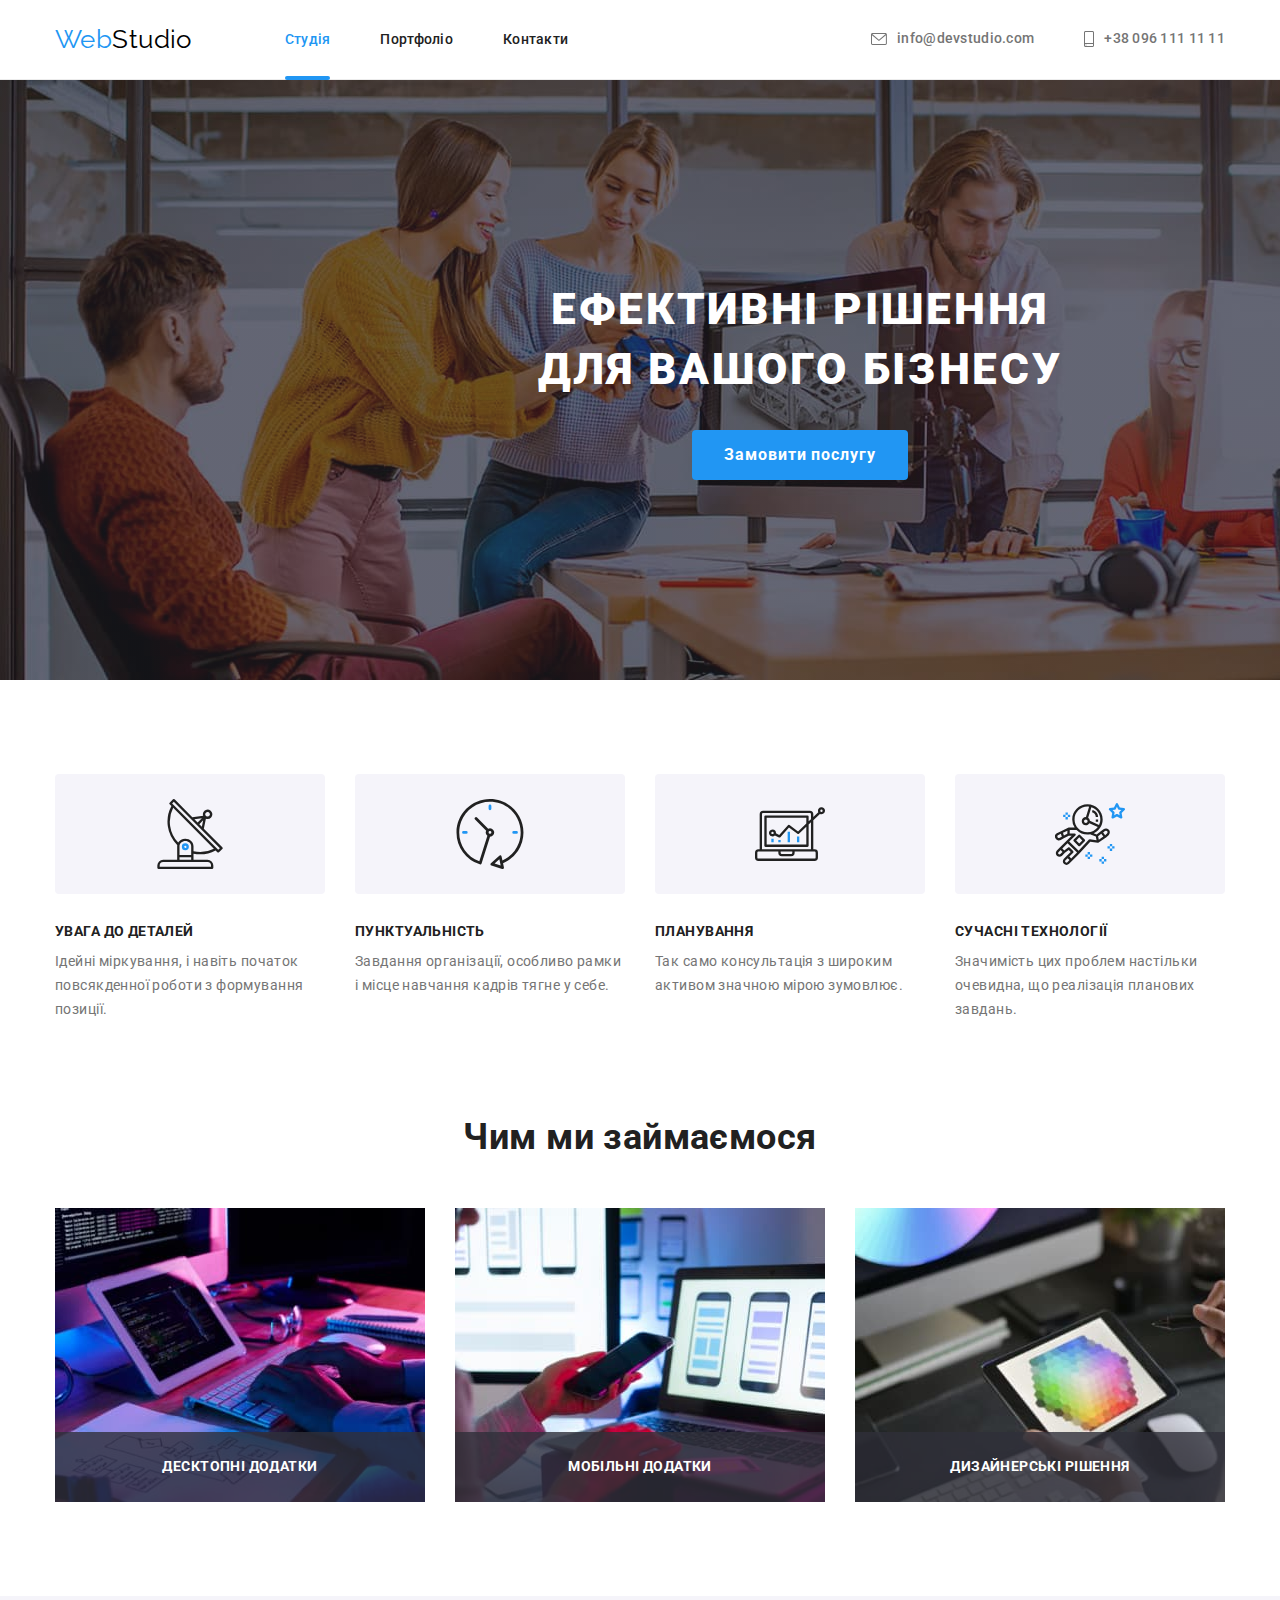
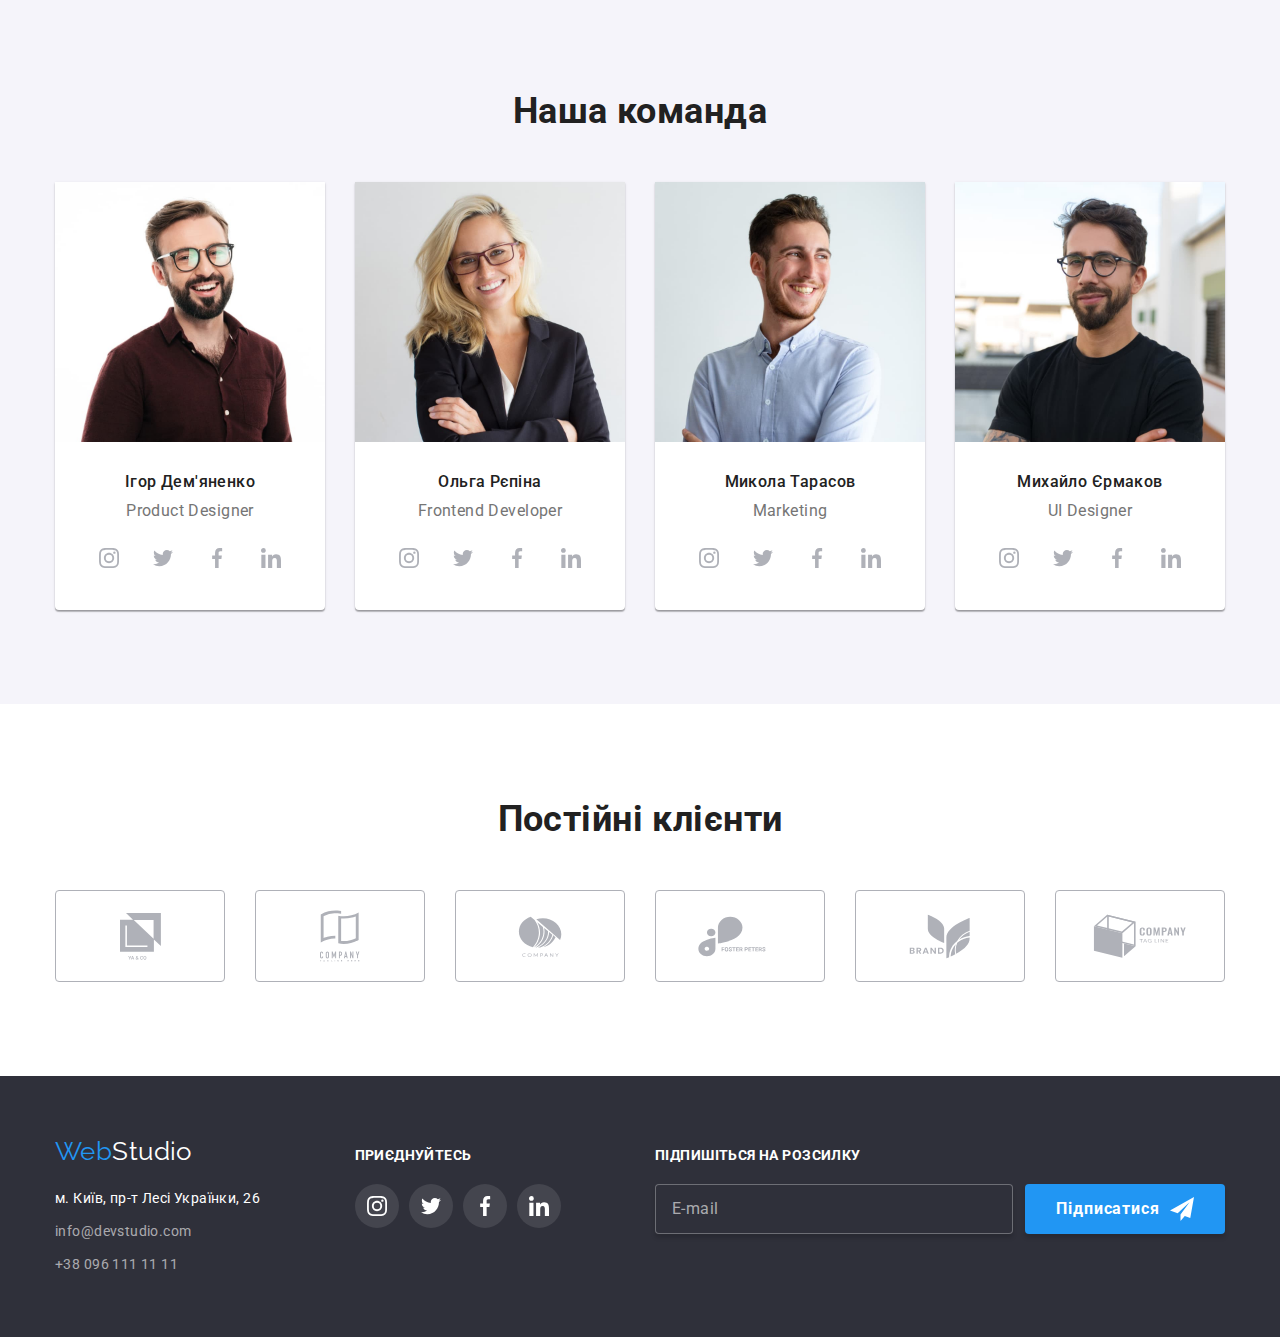
==== index.html @ 4a0ac1c3 "copy files" ====
<!DOCTYPE html>

<html lang="uk">
  <head>
    <meta charset="UTF-8" />
    <meta http-equiv="X-UA-Compatible" content="IE=edge" />
    <meta name="viewport" content="width=device-width, initial-scale=1.0" />
    <title>WebStudio</title>
    <link rel="preconnect" href="https://fonts.googleapis.com" />
    <link rel="preconnect" href="https://fonts.gstatic.com" crossorigin />
    <link
      href="https://fonts.googleapis.com/css2?family=Raleway:wght@700&family=Roboto:wght@400;500;700;900&display=swap"
      rel="stylesheet"
    />
    <link
      rel="stylesheet"
      href="https://cdnjs.cloudflare.com/ajax/libs/modern-normalize/1.1.0/modern-normalize.min.css"
    />
    <link rel="stylesheet" href="./css/styles.css" />
  </head>
  <body>
    <!-- header -->
    <header class="page-header">
      <div class="container page-header-flex">
        <nav class="menu-nav list">
          <a class="logo link" href="./index.html" lang="en"
            >Web<span class="logo-header">Studio</span>
          </a>
          <ul class="site-nav list">
            <li class="menu-item">
              <a class="menu-link link current" href="">Студія</a>
            </li>
            <li class="menu-item">
              <a class="menu-link link" href="./portfolio.html">Портфоліо</a>
            </li>
            <li class="menu-item">
              <a class="menu-link link" href="#contacts">Контакти</a>
            </li>
          </ul>
        </nav>
        <ul class="contacts-link list">
          <li class="contact-item">
            <a class="link" href="mailto:info@devstudio.com">
              <svg class="icon-contact-item" width="16" height="12">
                <use href="./images/icons.svg#envelope"></use>
              </svg>
              info@devstudio.com
            </a>
          </li>
          <li class="contact-item">
            <a class="link" href="tel:+380961111111">
              <svg class="icon-contact-item" width="10" height="16">
                <use href="./images/icons.svg#smartphone"></use>
              </svg>
              +38 096 111 11 11
            </a>
          </li>
        </ul>
      </div>
    </header>

    <!-- Main Content -->
    <main>
      <!-- Hero -->
      <section class="section hero">
        <div class="container">
          <h1 class="hero-title">Ефективні рішення для вашого бізнесу</h1>
          <button class="hero-button" type="button" data-modal-open>Замовити послугу</button>
        </div>
      </section>
      <!-- Our advantages -->
      <section class="section">
        <h2 class="visually-hidden">Наши преимущества</h2>
        <div class="container">
          <ul class="advantage-lists list">
            <li class="advantage-list icon-anten">
              <div class="icons-advantage">
                <svg width="70" height="70">
                  <use href="./images/icons.svg#antenna"></use>
                </svg>
              </div>
              <h3 class="advantage-titel">УВАГА ДО ДЕТАЛЕЙ</h3>
              <p class="advantage-text">
                Ідейні міркування, і навіть початок повсякденної роботи з формування позиції.
              </p>
            </li>
            <li class="advantage-list">
              <div class="icons-advantage">
                <svg width="70" height="70">
                  <use href="./images/icons.svg#clock"></use>
                </svg>
              </div>
              <h3 class="advantage-titel">ПУНКТУАЛЬНІСТЬ</h3>
              <p class="advantage-text">
                Завдання організації, особливо рамки і місце навчання кадрів тягне у себе.
              </p>
            </li>
            <li class="advantage-list">
              <div class="icons-advantage">
                <svg width="70" height="70">
                  <use href="./images/icons.svg#diagram"></use>
                </svg>
              </div>
              <h3 class="advantage-titel">ПЛАНУВАННЯ</h3>
              <p class="advantage-text">
                Так само консультація з широким активом значною мірою зумовлює.
              </p>
            </li>
            <li class="advantage-list">
              <div class="icons-advantage">
                <svg width="70" height="70">
                  <use href="./images/icons.svg#astronaut"></use>
                </svg>
              </div>
              <h3 class="advantage-titel">СУЧАСНІ ТЕХНОЛОГІЇ</h3>
              <p class="advantage-text">
                Значимість цих проблем настільки очевидна, що реалізація планових завдань.
              </p>
            </li>
          </ul>
        </div>
      </section>
      <!-- What are we doing -->
      <section class="section doing">
        <div class="container">
          <h2 class="section-title">Чим ми займаємося</h2>
          <ul class="doing-lists list">
            <li class="doing-list">
              <img
                src="./images/what_do_we_do/site_for_pc.jpg"
                alt="Створюємо веб сайти"
                width="370"
                height="294"
              />
              <p class="doing-list-overlay">Десктопні додатки</p>
            </li>
            <li class="doing-list">
              <img
                src="./images/what_do_we_do/mobile_app.jpg"
                alt="Створюємо додатки для смартфонів"
                width="370"
                height="294"
              />
              <p class="doing-list-overlay">Мобільні додатки</p>
            </li>
            <li class="doing-list">
              <img
                src="./images/what_do_we_do/tablet_app.jpg"
                alt="Створюємо додатки для планшетів"
                width="370"
                height="294"
              />
              <p class="doing-list-overlay">Дизайнерські рішення</p>
            </li>
          </ul>
        </div>
      </section>
      <!-- Our Team -->
      <section class="section team">
        <div class="container">
          <h2 class="section-title">Наша команда</h2>
          <ul class="team-lists list">
            <li class="team-list">
              <img
                src="./images/our_team/igor_dem.jpg"
                alt="фото Игоря Демьяненко"
                width="270"
                height="260"
              />
              <div class="team-list-card">
                <h3 class="team-list-titel">Ігор Дем'яненко</h3>
                <p class="team-text" lang="en">Product Designer</p>
                <ul class="social-list list">
                  <li class="social-list-item">
                    <a href="" class="social-list-link">
                      <svg class="social-list-icon" width="20" height="20">
                        <use href="./images/icons.svg#instagram"></use>
                      </svg>
                    </a>
                  </li>
                  <li class="social-list-item">
                    <a href="" class="social-list-link">
                      <svg class="social-list-icon" width="20" height="20">
                        <use href="./images/icons.svg#twitter"></use>
                      </svg>
                    </a>
                  </li>
                  <li class="social-list-item">
                    <a href="" class="social-list-link">
                      <svg class="social-list-icon" width="20" height="20">
                        <use href="./images/icons.svg#facebook"></use>
                      </svg>
                    </a>
                  </li>
                  <li class="social-list-item">
                    <a href="" class="social-list-link">
                      <svg class="social-list-icon" width="20" height="20">
                        <use href="./images/icons.svg#linkedin"></use>
                      </svg>
                    </a>
                  </li>
                </ul>
              </div>
            </li>
            <li class="team-list">
              <img
                src="./images/our_team/olga_rep.jpg"
                alt="фото Ольги Репиной"
                width="270"
                height="260"
              />
              <div class="team-list-card">
                <h3 class="team-list-titel">Ольга Рєпіна</h3>
                <p class="team-text" lang="en">Frontend Developer</p>
                <ul class="social-list list">
                  <li class="social-list-item">
                    <a href="" class="social-list-link">
                      <svg class="social-list-icon" width="20" height="20">
                        <use href="./images/icons.svg#instagram"></use>
                      </svg>
                    </a>
                  </li>
                  <li class="social-list-item">
                    <a href="" class="social-list-link">
                      <svg class="social-list-icon" width="20" height="20">
                        <use href="./images/icons.svg#twitter"></use>
                      </svg>
                    </a>
                  </li>
                  <li class="social-list-item">
                    <a href="" class="social-list-link">
                      <svg class="social-list-icon" width="20" height="20">
                        <use href="./images/icons.svg#facebook"></use>
                      </svg>
                    </a>
                  </li>
                  <li class="social-list-item">
                    <a href="" class="social-list-link">
                      <svg class="social-list-icon" width="20" height="20">
                        <use href="./images/icons.svg#linkedin"></use>
                      </svg>
                    </a>
                  </li>
                </ul>
              </div>
            </li>
            <li class="team-list">
              <img
                src="./images/our_team/nikolay_tar.jpg"
                alt="фото Николая Тарасова"
                width="270"
                height="260"
              />
              <div class="team-list-card">
                <h3 class="team-list-titel">Микола Тарасов</h3>
                <p class="team-text" lang="en">Marketing</p>
                <ul class="social-list list">
                  <li class="social-list-item">
                    <a href="" class="social-list-link">
                      <svg class="social-list-icon" width="20" height="20">
                        <use href="./images/icons.svg#instagram"></use>
                      </svg>
                    </a>
                  </li>
                  <li class="social-list-item">
                    <a href="" class="social-list-link">
                      <svg class="social-list-icon" width="20" height="20">
                        <use href="./images/icons.svg#twitter"></use>
                      </svg>
                    </a>
                  </li>
                  <li class="social-list-item">
                    <a href="" class="social-list-link">
                      <svg class="social-list-icon" width="20" height="20">
                        <use href="./images/icons.svg#facebook"></use>
                      </svg>
                    </a>
                  </li>
                  <li class="social-list-item">
                    <a href="" class="social-list-link">
                      <svg class="social-list-icon" width="20" height="20">
                        <use href="./images/icons.svg#linkedin"></use>
                      </svg>
                    </a>
                  </li>
                </ul>
              </div>
            </li>
            <li class="team-list">
              <img
                src="./images/our_team/michail_erm.jpg"
                alt="фото Михаила Ермакова"
                width="270"
                height="260"
              />
              <div class="team-list-card">
                <h3 class="team-list-titel">Михайло Єрмаков</h3>
                <p class="team-text" lang="en">UI Designer</p>
                <ul class="social-list list">
                  <li class="social-list-item">
                    <a href="" class="social-list-link">
                      <svg class="social-list-icon" width="20" height="20">
                        <use href="./images/icons.svg#instagram"></use>
                      </svg>
                    </a>
                  </li>
                  <li class="social-list-item">
                    <a href="" class="social-list-link">
                      <svg class="social-list-icon" width="20" height="20">
                        <use href="./images/icons.svg#twitter"></use>
                      </svg>
                    </a>
                  </li>
                  <li class="social-list-item">
                    <a href="" class="social-list-link">
                      <svg class="social-list-icon" width="20" height="20">
                        <use href="./images/icons.svg#facebook"></use>
                      </svg>
                    </a>
                  </li>
                  <li class="social-list-item">
                    <a href="" class="social-list-link">
                      <svg class="social-list-icon" width="20" height="20">
                        <use href="./images/icons.svg#linkedin"></use>
                      </svg>
                    </a>
                  </li>
                </ul>
              </div>
            </li>
          </ul>
        </div>
      </section>

      <!-- Our Clients -->
      <section class="section">
        <div class="container">
          <h2 class="section-title">Постійні клієнти</h2>
          <ul class="clients-list list">
            <li class="client-list-item">
              <a href="" class="client-list-link">
                <svg class="client-list-icon" width="41" height="47">
                  <use href="./images/icons.svg#client_1"></use>
                </svg>
              </a>
            </li>
            <li class="client-list-item">
              <a href="" class="client-list-link">
                <svg class="client-list-icon" width="40" height="52">
                  <use href="./images/icons.svg#client_2"></use>
                </svg>
              </a>
            </li>
            <li class="client-list-item">
              <a href="" class="client-list-link">
                <svg class="client-list-icon" width="44" height="41">
                  <use href="./images/icons.svg#client_3"></use>
                </svg>
              </a>
            </li>
            <li class="client-list-item">
              <a href="" class="client-list-link">
                <svg class="client-list-icon" width="84" height="41">
                  <use href="./images/icons.svg#client_4"></use>
                </svg>
              </a>
            </li>
            <li class="client-list-item">
              <a href="" class="client-list-link">
                <svg class="client-list-icon" width="64" height="45">
                  <use href="./images/icons.svg#client_5"></use>
                </svg>
              </a>
            </li>
            <li class="client-list-item">
              <a href="" class="client-list-link">
                <svg class="client-list-icon" width="94" height="44">
                  <use href="./images/icons.svg#client_6"></use>
                </svg>
              </a>
            </li>
          </ul>
        </div>
      </section>
    </main>

    <!-- footer -->
    <footer class="footer">
      <div class="container footer-blocks">
        <div class="footer-contacts">
          <a class="logo link" href="./index.html" lang="en"
            >Web<span class="logo-footer">Studio</span></a
          >
          <address>
            <ul id="contacts" class="contacts-list list">
              <li class="address-item">
                <a
                  class="address-link link"
                  href="https://goo.gl/maps/MQvpT9MEyfFAHL6VA"
                  target="_blank"
                  rel="noopener nofollow noreferrer"
                  >м. Київ, пр-т Лесі Українки, 26</a
                >
              </li>
              <li class="email-item">
                <a class="email-link link" href="mailto:info@devstudio.com">info@devstudio.com</a>
              </li>
              <li class="tel-item">
                <a class="tel-link link" href="tel:+380961111111">+38 096 111 11 11</a>
              </li>
            </ul>
          </address>
        </div>
        <div class="footer-social-links">
          <h3 class="footer-social-link-titel">приєднуйтесь</h3>
          <ul class="social-list list">
            <li class="social-list-item">
              <a href="" class="social-list-link">
                <svg class="social-list-icon" width="20" height="20">
                  <use href="./images/icons.svg#instagram"></use>
                </svg>
              </a>
            </li>
            <li class="social-list-item">
              <a href="" class="social-list-link">
                <svg class="social-list-icon" width="20" height="20">
                  <use href="./images/icons.svg#twitter"></use>
                </svg>
              </a>
            </li>
            <li class="social-list-item">
              <a href="" class="social-list-link">
                <svg class="social-list-icon" width="20" height="20">
                  <use href="./images/icons.svg#facebook"></use>
                </svg>
              </a>
            </li>
            <li class="social-list-item">
              <a href="" class="social-list-link">
                <svg class="social-list-icon" width="20" height="20">
                  <use href="./images/icons.svg#linkedin"></use>
                </svg>
              </a>
            </li>
          </ul>
        </div>
        <div class="footer-form-wrapper">
          <p class="footer-form-titel">Підпишіться на розсилку</p>
          <form class="footer-form">
            <input type="email" name="user_email" class="footer-form-input" placeholder="E-mail" />
            <button type="submit" class="footer-form-submit">
              Підписатися
              <svg class="footer-form-icon" width="24" height="24">
                <use href="./images/icons.svg#icon-send"></use>
              </svg>
            </button>
          </form>
        </div>
      </div>
    </footer>

    <!-- Modal Window -->
    <div class="backdrop is-hidden" data-modal>
      <div class="modal">
        <button type="button" class="modal-close-btn" data-modal-close>
          <svg class="modal-close-btn-icon" width="18" height="18">
            <use href="./images/icons.svg#close-modal"></use>
          </svg>
        </button>
        <p class="modal-form-text">Залиште свої дані, ми вам передзвонимо</p>
        <form class="modal-form">
          <label class="modal-form-field">
            <span class="modal-form-input-desc">Ім'я</span>
            <span class="modal-form-input-wrapper">
              <input
                type="text"
                name="user_name"
                class="modal-form-input"
                required
                pattern="[a-zA-Zа-яА-А]+"
                minlength="2"
              />
              <svg class="modal-form-icon" width="18" height="18">
                <use href="./images/icons.svg#person"></use>
              </svg>
            </span>
          </label>
          <label class="modal-form-field">
            <span class="modal-form-input-desc">Телефон</span>
            <span class="modal-form-input-wrapper">
              <input
                type="tel"
                name="user_phone"
                class="modal-form-input"
                required
                pattern="[0-9]{3}-[0-9]{7}"
                title="xxx-xxxxxxx"
              />
              <svg class="modal-form-icon" width="18" height="18">
                <use href="./images/icons.svg#phone"></use>
              </svg>
            </span>
          </label>
          <label class="modal-form-field">
            <span class="modal-form-input-desc">Пошта</span>
            <span class="modal-form-input-wrapper">
              <input type="email" name="user_email" class="modal-form-input" />
              <svg class="modal-form-icon" width="18" height="18">
                <use href="./images/icons.svg#email"></use>
              </svg>
            </span>
          </label>
          <label class="modal-form-field-desc">
            <span class="modal-form-input-desc">Коментар</span>
            <textarea
              name="user_messag"
              class="modal-form-message"
              placeholder="Введіть текст"
            ></textarea>
          </label>
          <input
            id="user-policy"
            type="checkbox"
            name="user_policy"
            class="modal-form-check visually-hidden"
          />
          <label for="user-policy" class="modal-form-check-desc"
            >Погоджуюся з розсилкою та приймаю&nbsp;<a href="" class="modal-form-check-link">Умови договору</a>
          </label>
          <button type="submit" class="modal-form-submit">Відправити</button>
        </form>
      </div>
    </div>

    <script src="./js/modal.js"></script>
  </body>
</html>
---- css/styles.css ----
.list {
  padding: 0;
  margin: 0;
  list-style: none;
}

.link {
  text-decoration: none;
}

img {
  display: block;
  max-width: 100%;
  height: auto;
}

button {
  cursor: pointer;
}

p,
h1,
h2,
h3,
h4,
h5 {
  margin: 0;
}

.visually-hidden {
  position: absolute;
  width: 1px;
  height: 1px;
  margin: -1px;
  border: 0;
  padding: 0;
  white-space: nowrap;
  clip-path: inset(100%);
  clip: rect(0 0 0 0);
  overflow: hidden;
}

:root {
  --primary-text-color-them-dark: #212121;
  --primary-text-color-them-gray: #757575;
  --secondary-text-color: #ffffff;
  --accent-color: #2196f3;
  --background-color-them-white: #ffffff;
  --background-color-them-dark: #2f303a;
  --background-color-them-grey: #f5f4fa;
  --background-color-hero: #c4c4c4;
  --transition-dur-and-funk: 250ms cubic-bezier(0.4, 0, 0.2, 1);
}

body {
  font-family: 'Roboto', sans-serif;
  font-size: 14px;
  letter-spacing: 0.03em;
  color: var(--primary-text-color-them-dark);
  background-color: var(--background-color-them-white);
}

.container {
  width: 1200px;
  margin-left: auto;
  margin-right: auto;
  padding-left: 15px;
  padding-right: 15px;
  /* outline: 2px solid tomato; */
}

.section {
  padding-top: 94px;
  padding-bottom: 94px;
}

/*==================== HEADER ====================*/
.page-header-flex,
.menu-nav,
.site-nav,
.contacts-link {
  display: flex;
  align-items: center;
  justify-content: space-between;
}

.menu-item:not(:last-child) {
  margin-right: 50px;
}

.page-header {
  padding-top: 24px;
  padding-bottom: 24px;
  border-bottom: 1px solid #ececec;
}

.menu-nav .logo {
  margin-right: 93px;
}

.logo {
  display: inline-block;
  font-family: 'Raleway', sans-serif;
  font-size: 26px;
  line-height: 1.19;
  color: #2196f3;
}

.logo-header {
  color: #000000;
}

.site-nav .link {
  padding-top: 33px;
  padding-bottom: 33px;
  font-weight: 500;
  line-height: 1.14;
  letter-spacing: 0.02em;
  color: var(--primary-text-color-them-dark);

  position: relative;

  transition: color var(--transition-dur-and-funk);
}

.contacts-link .contact-item + .contact-item {
  margin-left: 50px;
}

.contacts-link .link {
  display: flex;
  align-items: center;
  font-weight: 500;
  line-height: 1.14;
  letter-spacing: 0.02em;
  color: var(--primary-text-color-them-gray);

  transition: color var(--transition-dur-and-funk);
}

.site-nav .link:hover,
.site-nav .link:focus,
.contacts-link .link:hover,
.contacts-link .link:focus {
  color: var(--accent-color);
}

.site-nav .link.current {
  color: var(--accent-color);
  position: relative;
}

.icon-contact-item {
  margin-right: 10px;
  fill: currentColor;
}

.site-nav .link.current::after {
  content: '';
  display: block;
  border-radius: 2px;
  width: 100%;
  height: 4px;
  background-color: var(--accent-color);

  position: absolute;
  left: 0;
  bottom: 0;
}
/*==================== /HEADER ====================*/

/*==================== HERO ====================*/
.hero {
  background-image: linear-gradient(to right, rgba(47, 48, 58, 0.4), rgba(47, 48, 58, 0.4)),
    url(../images/background/hero.jpg);
  background-color: var(--background-color-hero);
  background-size: cover;
  background-position: center;
  text-align: center;
  padding-top: 200px;
  padding-bottom: 200px;
  width: 1600px;
  height: 600px;
  margin: 0 auto;
}

.hero-title {
  width: 600px;
  margin-left: auto;
  margin-right: auto;
  margin-bottom: 30px;
  font-weight: 900;
  font-size: 44px;
  line-height: 1.36;
  letter-spacing: 0.06em;
  text-transform: uppercase;
  color: var(--secondary-text-color);
}

.hero-button {
  display: inline-block;
  border-radius: 4px;
  padding: 10px 32px;
  border: 0;
  background-color: var(--accent-color);
  font-weight: 700;
  font-size: 16px;
  line-height: 1.88;
  letter-spacing: 0.06em;
  color: var(--secondary-text-color);

  transition: background-color var(--transition-dur-and-funk), color var(--transition-dur-and-funk);
}

.hero-button:hover,
.hero-button:focus {
  background-color: var(--background-color-them-grey);
  color: var(--primary-text-color-them-dark);
}

/*==================== /HERO ====================*/

/*==================== SECTION OUR ADVANTAGES ====================*/
.advantage-lists {
  display: flex;
  flex-wrap: wrap;
  margin: -15px;
}

.advantage-list {
  width: 270px;
  margin: 15px;
}

.advantage-titel {
  font-size: 14px;
  margin-bottom: 10px;
  line-height: 1.14;
  text-transform: uppercase;
}

.advantage-text {
  line-height: 1.71;
  color: var(--primary-text-color-them-gray);
}

.icons-advantage {
  display: flex;
  justify-content: center;
  align-items: center;
  height: 120px;
  background-color: var(--background-color-them-grey);
  border-radius: 4px;
  margin-bottom: 30px;
}

/*==================== /SECTION OUR ADVANTAGES ====================*/

/*==================== SECTION WHAT ARE WE DOING ====================*/
.doing {
  padding-top: 0;
}

.section-title {
  margin-bottom: 50px;
  font-size: 36px;
  line-height: 1.17;
  text-align: center;
}

.doing-lists {
  display: flex;
  flex-wrap: wrap;
  gap: 30px;
}

.doing-list {
  flex-basis: calc((100% - 60px) / 3);
  position: relative;
}

.doing-list-overlay {
  width: 100%;
  height: 70px;
  padding-top: 27px;
  padding-bottom: 27px;
  font-weight: 700;
  line-height: 1.14;
  text-align: center;
  text-transform: uppercase;
  color: var(--secondary-text-color);
  background-color: rgba(47, 48, 58, 0.8);

  position: absolute;
  left: 0;
  bottom: 0;
}

/*==================== SECTION WHAT ARE WE DOING ====================*/

/*==================== SECTION OUR TEAM ====================*/
.team {
  background-color: var(--background-color-them-grey);
}

.team-list-titel {
  margin-bottom: 10px;
  font-weight: 500;
  font-size: 16px;
  line-height: 1.19;
}

.team-text {
  margin-bottom: 16px;
  font-size: 16px;
  line-height: 1.19;
  color: var(--primary-text-color-them-gray);
}

.team-list {
  flex-basis: calc((100% - 90px) / 4);
  background-color: var(--background-color-them-white);
  box-shadow: 0px 1px 3px rgba(0, 0, 0, 0.12), 0px 1px 1px rgba(0, 0, 0, 0.14),
    0px 2px 1px rgba(0, 0, 0, 0.2);
  border-radius: 0px 0px 4px 4px;
}

.team-lists {
  display: flex;
  flex-wrap: wrap;
  gap: 30px;
}

.team-list-card {
  padding-top: 30px;
  padding-bottom: 30px;
  text-align: center;
}

.social-list {
  display: flex;
  justify-content: center;
  gap: 10px;
}

.social-list-link {
  display: flex;
  justify-content: center;
  align-items: center;
  width: 44px;
  height: 44px;
  border-radius: 50%;
  background-color: var(--background-color-them-white);

  transition: background-color var(--transition-dur-and-funk);
}

.social-list-icon {
  fill: #afb1b8;

  transition: fill var(--transition-dur-and-funk);
}

.social-list-link:hover,
.social-list-link:focus {
  background-color: var(--accent-color);
}

.social-list-link:hover .social-list-icon,
.social-list-link:focus .social-list-icon {
  fill: var(--secondary-text-color);
}
/*==================== SECTION OUR TEAM ====================*/

/*==================== SECTION OUR CLIENTS ====================*/
.clients-list {
  display: flex;
}

.client-list-item:not(:last-child) {
  margin-right: 30px;
}

.client-list-link {
  display: flex;
  justify-content: center;
  align-items: center;
  width: 170px;
  height: 92px;
  border: 1px solid #afb1b8;
  border-radius: 4px;
  cursor: pointer;

  transition: border var(--transition-dur-and-funk);
}

.client-list-icon {
  fill: #afb1b8;

  transition: fill var(--transition-dur-and-funk);
}

.client-list-link:hover,
.client-list-link:focus {
  border: 1px solid var(--accent-color);
}

.client-list-link:hover .client-list-icon,
.client-list-link:focus .client-list-icon {
  fill: var(--accent-color);
}
/*==================== /SECTION OUR CLIENTS ====================*/

/*==================== PORTFOLIO ====================*/
.button-lists {
  display: flex;
  justify-content: center;
  margin-bottom: 50px;
}

.button-list + .button-list {
  margin-left: 8px;
}

.portfolio-lists {
  display: flex;
  flex-wrap: wrap;
  gap: 30px;
}

.portfolio-list {
  flex-basis: calc((100% - 60px) / 3);
}

.portfolio-button {
  display: inline-block;
  padding: 6px 22px;
  border: 0;
  border-radius: 4px;
  background-color: var(--background-color-them-grey);
  font-weight: 500;
  font-size: 16px;
  line-height: 1.63;
  text-align: center;
  letter-spacing: 0.03em;
  color: var(--primary-text-color-them-dark);

  transition: background-color var(--transition-dur-and-funk), color var(--transition-dur-and-funk),
    box-shadow var(--transition-dur-and-funk);
}

.portfolio-button:hover,
.portfolio-button:focus {
  background-color: #2196f3;
  color: var(--secondary-text-color);
  box-shadow: 0px 3px 1px rgba(0, 0, 0, 0.1), 0px 1px 2px rgba(0, 0, 0, 0.08),
    0px 2px 2px rgba(0, 0, 0, 0.12);
}

.button-lists .portfolio-button.current {
  background-color: #2196f3;
  color: var(--secondary-text-color);
}

.portfolio-card {
  border: 1px solid #ececec;
  border-top: 0;
  padding-top: 20px;
  padding-bottom: 20px;
  padding-left: 24px;
}

.portfolio-titel {
  margin-bottom: 4px;
  font-size: 18px;
  line-height: 2;
  letter-spacing: 0.06em;
  color: var(--primary-text-color-them-dark);
}

.portfolio-text {
  font-size: 16px;
  line-height: 1.88;
  color: var(--primary-text-color-them-gray);
}

.portfolio-link {
  display: block;

  transition: box-shadow var(--transition-dur-and-funk);
}

.portfolio-link:hover,
.portfolio-link:focus {
  box-shadow: 0px 1px 1px rgba(0, 0, 0, 0.12), 0px 4px 4px rgba(0, 0, 0, 0.06),
    1px 4px 6px rgba(0, 0, 0, 0.16);
}

.portfolio-card-foto {
  position: relative;
  overflow: hidden;
}

.portfolio-card-overlay {
  position: absolute;
  top: 0;
  left: 0;
  width: 100%;
  height: 100%;
  background-color: rgba(33, 150, 243, 0.9);
  font-size: 18px;
  line-height: 1.56;
  color: var(--secondary-text-color);
  padding: 62px 24px;
  overflow-y: auto;

  transform: translateY(100%);
  transition: transform 250ms;
}

.portfolio-link:hover .portfolio-card-overlay,
.portfolio-link:focus .portfolio-card-overlay {
  transform: translateY(0);
}

/*==================== /PORTFOLIO ====================*/

/*==================== FOOTER ====================*/
.footer {
  padding-top: 60px;
  padding-bottom: 60px;
  background-color: var(--background-color-them-dark);
}

.logo-footer {
  color: #ffffff;
}

.address-link {
  font-style: normal;
  font-weight: 400;
  line-height: 1.71;
  letter-spacing: 0.03em;
  color: var(--secondary-text-color);

  transition: color var(--transition-dur-and-funk);
}

.email-link,
.tel-link {
  font-style: normal;
  line-height: 1.71;
  color: rgba(255, 255, 255, 0.6);

  transition: color var(--transition-dur-and-funk);
}

.address-link:hover,
.address-link:focus,
.contacts-list .link:hover,
.contacts-list .link:focus {
  color: var(--accent-color);
}

.footer .logo {
  display: block;
  margin-bottom: 20px;
}

.address-item,
.email-item {
  margin-bottom: 9px;
}

.footer-social-link-titel {
  margin-bottom: 20px;
  font-size: 14px;
  line-height: 1.14;
  text-transform: uppercase;
  color: var(--secondary-text-color);
}

.footer-blocks {
  display: flex;
  align-items: baseline;
  justify-content: space-between;
}

.footer-social-links .social-list-link {
  background-color: rgba(255, 255, 255, 0.1);

  transition: background-color var(--transition-dur-and-funk);
}

.footer-social-links .social-list-link:hover,
.footer-social-links .social-list-link:focus {
  background-color: var(--accent-color);
}

.footer-social-links .social-list-icon {
  fill: var(--secondary-text-color);
}

.footer-form-titel {
  font-weight: 700;
  line-height: 1.14;
  text-transform: uppercase;
  color: var(--secondary-text-color);
  margin-bottom: 20px;
}

.footer-form {
  display: flex;
}

.footer-form-input {
  color: var(--secondary-text-color);
  width: 358px;
  height: 50px;
  background-color: var(--background-color-them-dark);
  border: 1px solid rgba(255, 255, 255, 0.3);
  border-radius: 4px;
  padding-left: 16px;
  box-shadow: 0px 4px 4px rgba(0, 0, 0, 0.15);
  transition: border-color var(--transition-dur-and-funk);
}

.footer-form-input::placeholder {
  font-size: 16px;
  line-height: 1.25;
  letter-spacing: 0.03em;
  color: rgba(255, 255, 255, 0.6);
}

.footer-form-submit {
  display: flex;
  justify-content: center;
  align-items: center;
  margin-left: 12px;
  width: 200px;
  height: 50px;
  border-radius: 4px;
  border: 0;
  background-color: var(--accent-color);
  font-weight: 700;
  font-size: 16px;
  line-height: 1.88;
  letter-spacing: 0.06em;
  color: var(--secondary-text-color);
  align-self: center;
  box-shadow: 0px 4px 4px rgba(0, 0, 0, 0.15);

  transition: box-shadow var(--transition-dur-and-funk);
}

.footer-form-submit:hover,
.footer-form-submit:focus {
  box-shadow: 0px 4px 4px rgba(0, 0, 0, 0.25);
}

.footer-form-icon {
  margin-left: 10px;
}

/*==================== /FOOTER ====================*/

/*==================== MODAL WINDOW ====================*/
.backdrop {
  position: fixed;
  top: 0;
  left: 0;
  z-index: 100;
  width: 100%;
  height: 100%;
  background-color: rgba(0, 0, 0, 0.2);

  transition: opacity var(--transition-dur-and-funk), visibility var(--transition-dur-and-funk);
}

.backdrop.is-hidden {
  opacity: 0;
  visibility: hidden;
  pointer-events: none;
}

.modal {
  position: absolute;
  padding: 40px;
  top: 50%;
  left: 50%;
  transform: translate(-50%, -50%);
  width: 528px;
  background-color: var(--background-color-them-white);
  box-shadow: 0px 1px 3px rgba(0, 0, 0, 0.12), 0px 1px 1px rgba(0, 0, 0, 0.14),
    0px 2px 1px rgba(0, 0, 0, 0.2);
  border-radius: 4px;
}

.modal-close-btn {
  position: absolute;
  top: 10px;
  right: 10px;
  display: flex;
  justify-content: center;
  align-items: center;
  width: 30px;
  height: 30px;
  border-radius: 50%;
  background-color: transparent;
  border: 1px solid rgba(0, 0, 0, 0.1);
  padding: 0;
  transition: border-color var(--transition-dur-and-funk);
}

.modal-close-btn-icon {
  transition: fill var(--transition-dur-and-funk);
}

.modal-close-btn:hover,
.modal-close-btn:focus {
  border-color: var(--accent-color);
}

.modal-close-btn:hover .modal-close-btn-icon,
.modal-close-btn:focus .modal-close-btn-icon {
  fill: var(--accent-color);
}

.modal-form-text {
  margin-bottom: 12px;
  font-weight: 700;
  font-size: 20px;
  line-height: 1.15;
  text-align: center;
}

/*==================== /MODAL WINDOW ====================*/

/*==================== MODAL FORM ====================*/
.modal-form {
  display: flex;
  flex-direction: column;
}

.modal-form-input {
  width: 100%;
  height: 40px;
  border: 1px solid rgba(33, 33, 33, 0.2);
  border-radius: 4px;
  padding-left: 42px;
  transition: border-color var(--transition-dur-and-funk);
}

.modal-form-field {
  margin-bottom: 10px;
}

.modal-form-field-desc {
  margin-bottom: 20px;
}

.modal-form-message {
  display: block;
  width: 100%;
  height: 120px;
  padding: 12px 16px;
  border: 1px solid rgba(33, 33, 33, 0.2);
  border-radius: 4px;
  resize: none;
  transition: border-color var(--transition-dur-and-funk);
}

.modal-form-message::placeholder {
  font-size: 12px;
  line-height: 1.17;
  letter-spacing: 0.01em;
  color: rgba(117, 117, 117, 0.5);
}

.modal-form-input-desc {
  display: block;
  margin-bottom: 4px;
  font-size: 12px;
  line-height: 1.17;
  letter-spacing: 0.01em;
  color: var(--primary-text-color-them-gray);
}

.modal-form-check-desc {
  display: flex;
  align-items: center;
  justify-content: center;
  font-size: 14px;
  line-height: 1.71;
  color: var(--primary-text-color-them-gray);
  margin-bottom: 30px;
}

.modal-form-input-wrapper {
  position: relative;
  display: block;
}

.modal-form-check-link {
  color: var(--accent-color);
}

.modal-form-icon {
  position: absolute;
  top: 50%;
  left: 12px;
  transform: translateY(-50%);
  transition: fill var(--transition-dur-and-funk);
}

.modal-form-input:focus {
  outline: none;
  border-color: var(--accent-color);
}

.modal-form-input:focus + .modal-form-icon {
  fill: var(--accent-color);
}

.modal-form-message:focus {
  outline: none;
  border-color: var(--accent-color);
}

.modal-form-check-desc::before {
  content: '';
  width: 16px;
  height: 15px;
  border: 2px solid #212121;
  border-radius: 2px;
  cursor: pointer;
  margin-right: 7px;
}

.modal-form-check:checked + .modal-form-check-desc::before {
  border: 2px solid var(--accent-color);
  background-color: var(--accent-color);
  background-image: url(../images/check_icon.svg);
  background-size: contain;
  background-repeat: no-repeat;
  background-position: center;
}

.modal-form-check:focus + .modal-form-check-desc::before {
  outline: 1px solid var(--accent-color);
}

.modal-form-submit {
  display: inline-block;
  border-radius: 4px;
  padding: 10px 52px;
  border: 0;
  background-color: var(--accent-color);
  font-weight: 700;
  font-size: 16px;
  line-height: 1.88;
  letter-spacing: 0.06em;
  color: var(--secondary-text-color);
  align-self: center;
  box-shadow: 0px 4px 4px rgba(0, 0, 0, 0.15);

  transition: box-shadow var(--transition-dur-and-funk);
}

.modal-form-submit:hover,
.modal-form-submit:focus {
  box-shadow: 0px 4px 4px rgba(0, 0, 0, 0.25);
}

/*==================== /MODAL FORM ====================*/
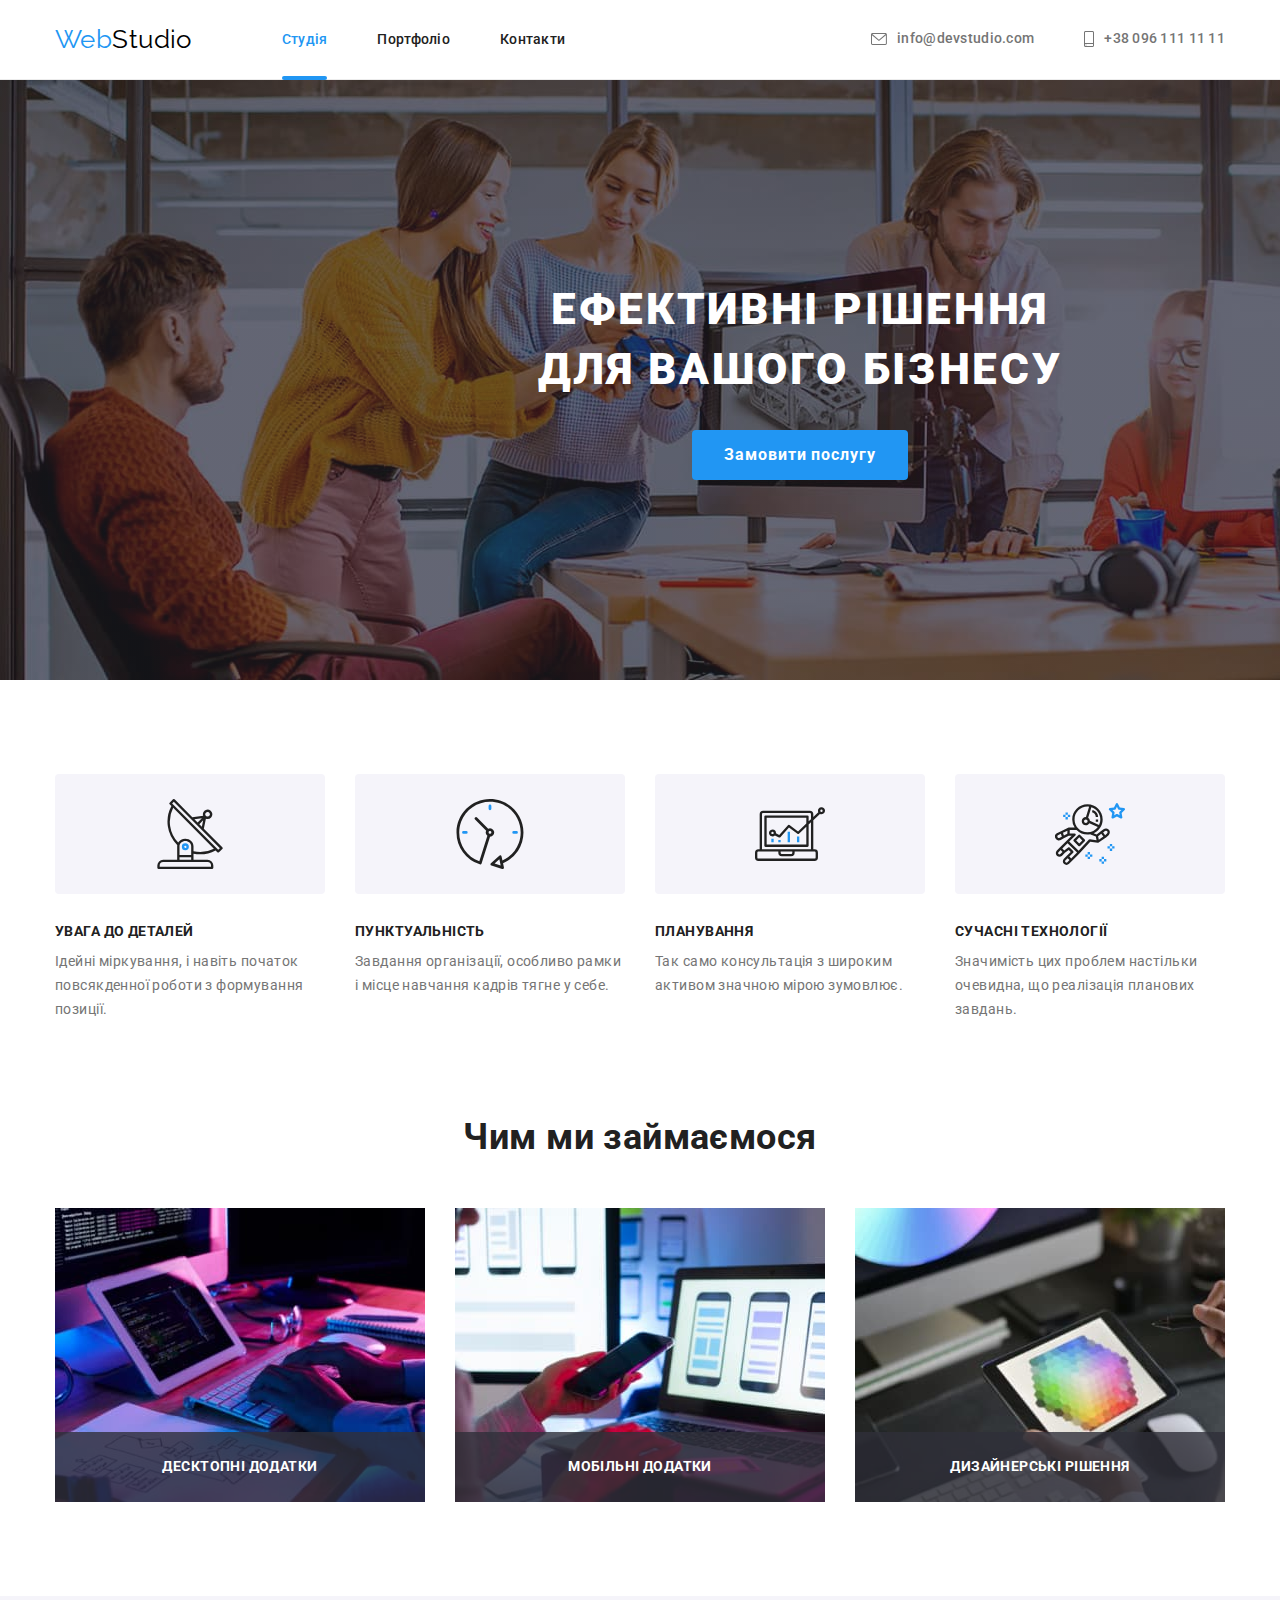
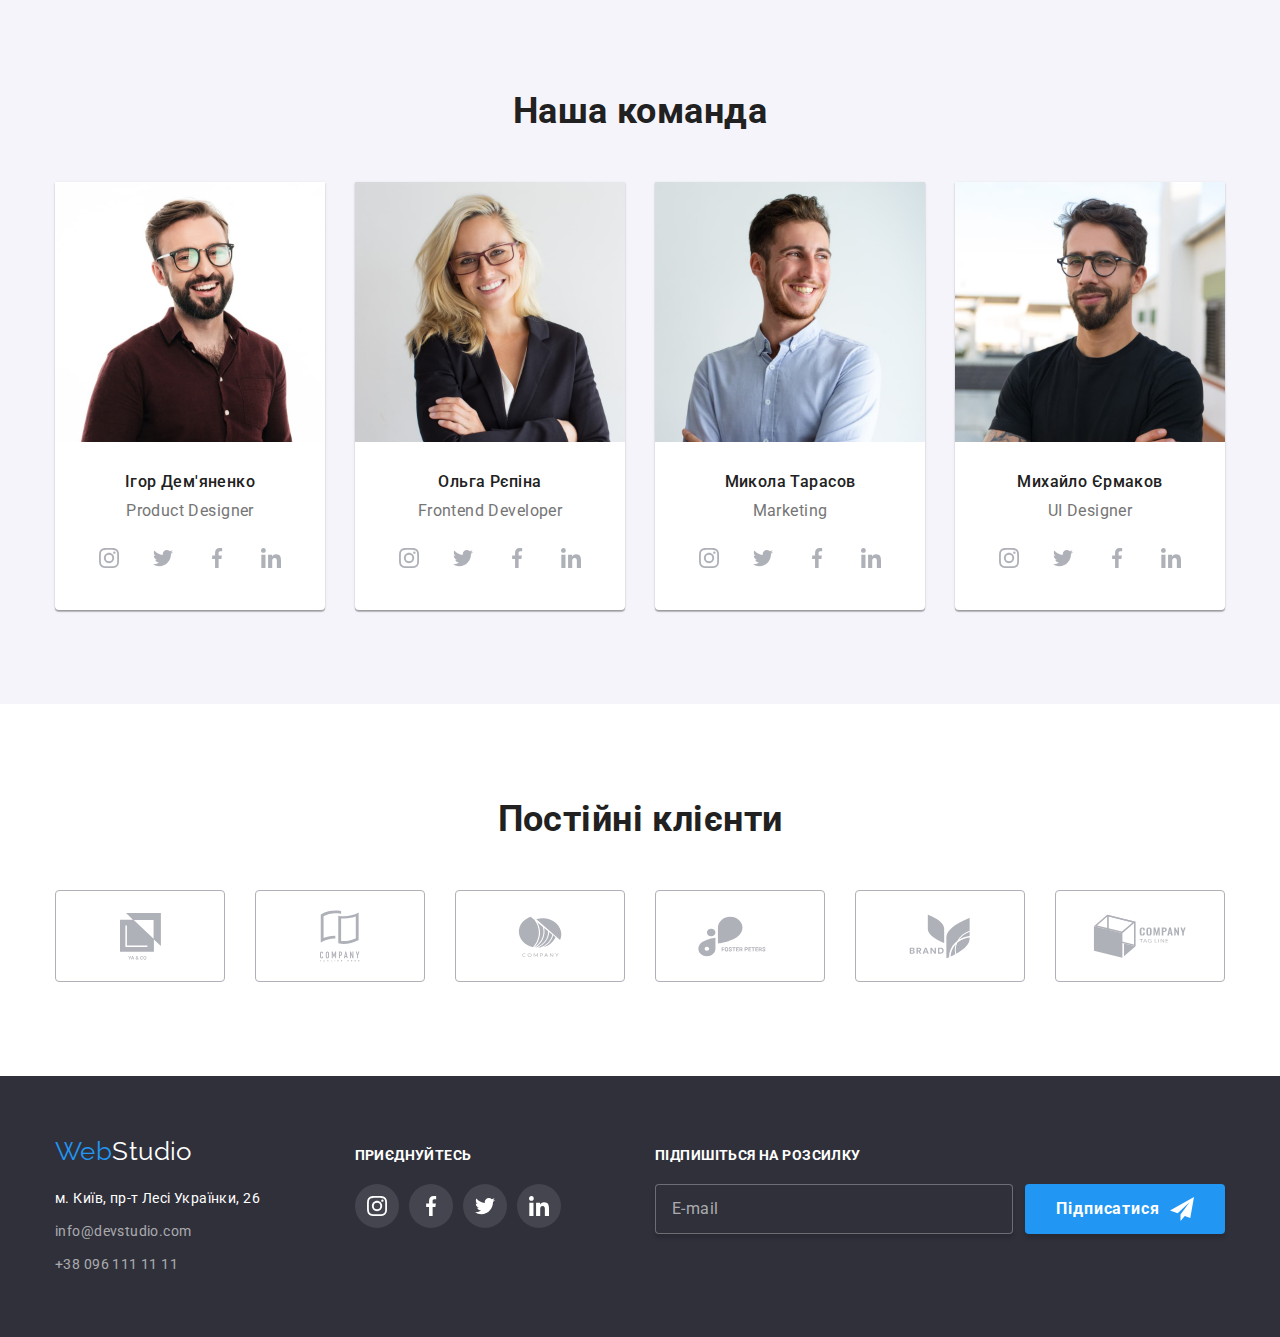
==== commit 4577f857: "make homework 7" ====
--- a/index.html
+++ b/index.html
@@ -16,40 +16,40 @@
       rel="stylesheet"
       href="https://cdnjs.cloudflare.com/ajax/libs/modern-normalize/1.1.0/modern-normalize.min.css"
     />
-    <link rel="stylesheet" href="./css/styles.css" />
+    <link rel="stylesheet" href="./css/main.min.css" />
   </head>
   <body>
     <!-- header -->
     <header class="page-header">
       <div class="container page-header-flex">
         <nav class="menu-nav list">
-          <a class="logo link" href="./index.html" lang="en"
-            >Web<span class="logo-header">Studio</span>
+          <a class="logo page-header__logo link" href="./index.html" lang="en"
+            >Web<span class="logo__part-two_theme_black">Studio</span>
           </a>
           <ul class="site-nav list">
-            <li class="menu-item">
-              <a class="menu-link link current" href="">Студія</a>
-            </li>
-            <li class="menu-item">
-              <a class="menu-link link" href="./portfolio.html">Портфоліо</a>
-            </li>
-            <li class="menu-item">
-              <a class="menu-link link" href="#contacts">Контакти</a>
+            <li class="site-nav__item">
+              <a class="site-nav__link link site-nav__link_current" href="./index.html">Студія</a>
+            </li>
+            <li class="site-nav__item">
+              <a class="site-nav__link link" href="./portfolio.html">Портфоліо</a>
+            </li>
+            <li class="site-nav__item">
+              <a class="site-nav__link link" href="#contacts">Контакти</a>
             </li>
           </ul>
         </nav>
         <ul class="contacts-link list">
-          <li class="contact-item">
-            <a class="link" href="mailto:info@devstudio.com">
-              <svg class="icon-contact-item" width="16" height="12">
+          <li class="contacts-link__item">
+            <a class="contacts-link__link link" href="mailto:info@devstudio.com">
+              <svg class="contacts-link__icon" width="16" height="12">
                 <use href="./images/icons.svg#envelope"></use>
               </svg>
               info@devstudio.com
             </a>
           </li>
-          <li class="contact-item">
-            <a class="link" href="tel:+380961111111">
-              <svg class="icon-contact-item" width="10" height="16">
+          <li class="contacts-link__item">
+            <a class="contacts-link__link link" href="tel:+380961111111">
+              <svg class="contacts-link__icon" width="10" height="16">
                 <use href="./images/icons.svg#smartphone"></use>
               </svg>
               +38 096 111 11 11
@@ -64,56 +64,56 @@
       <!-- Hero -->
       <section class="section hero">
         <div class="container">
-          <h1 class="hero-title">Ефективні рішення для вашого бізнесу</h1>
-          <button class="hero-button" type="button" data-modal-open>Замовити послугу</button>
+          <h1 class="hero__title">Ефективні рішення для вашого бізнесу</h1>
+          <button class="hero__button" type="button" data-modal-open>Замовити послугу</button>
         </div>
       </section>
       <!-- Our advantages -->
       <section class="section">
-        <h2 class="visually-hidden">Наши преимущества</h2>
+        <h2 class="visually-hidden">Наші переваги</h2>
         <div class="container">
-          <ul class="advantage-lists list">
-            <li class="advantage-list icon-anten">
-              <div class="icons-advantage">
+          <ul class="advantage-list list">
+            <li class="advantage-list__item">
+              <div class="advantage-list__icon">
                 <svg width="70" height="70">
                   <use href="./images/icons.svg#antenna"></use>
                 </svg>
               </div>
-              <h3 class="advantage-titel">УВАГА ДО ДЕТАЛЕЙ</h3>
-              <p class="advantage-text">
+              <h3 class="advantage-list__titel">УВАГА ДО ДЕТАЛЕЙ</h3>
+              <p class="advantage-list__text">
                 Ідейні міркування, і навіть початок повсякденної роботи з формування позиції.
               </p>
             </li>
-            <li class="advantage-list">
-              <div class="icons-advantage">
+            <li class="advantage-list__item">
+              <div class="advantage-list__icon">
                 <svg width="70" height="70">
                   <use href="./images/icons.svg#clock"></use>
                 </svg>
               </div>
-              <h3 class="advantage-titel">ПУНКТУАЛЬНІСТЬ</h3>
-              <p class="advantage-text">
+              <h3 class="advantage-list__titel">ПУНКТУАЛЬНІСТЬ</h3>
+              <p class="advantage-list__text">
                 Завдання організації, особливо рамки і місце навчання кадрів тягне у себе.
               </p>
             </li>
-            <li class="advantage-list">
-              <div class="icons-advantage">
+            <li class="advantage-list__item">
+              <div class="advantage-list__icon">
                 <svg width="70" height="70">
                   <use href="./images/icons.svg#diagram"></use>
                 </svg>
               </div>
-              <h3 class="advantage-titel">ПЛАНУВАННЯ</h3>
-              <p class="advantage-text">
+              <h3 class="advantage-list__titel">ПЛАНУВАННЯ</h3>
+              <p class="advantage-list__text">
                 Так само консультація з широким активом значною мірою зумовлює.
               </p>
             </li>
-            <li class="advantage-list">
-              <div class="icons-advantage">
+            <li class="advantage-list__item">
+              <div class="advantage-list__icon">
                 <svg width="70" height="70">
                   <use href="./images/icons.svg#astronaut"></use>
                 </svg>
               </div>
-              <h3 class="advantage-titel">СУЧАСНІ ТЕХНОЛОГІЇ</h3>
-              <p class="advantage-text">
+              <h3 class="advantage-list__titel">СУЧАСНІ ТЕХНОЛОГІЇ</h3>
+              <p class="advantage-list__text">
                 Значимість цих проблем настільки очевидна, що реалізація планових завдань.
               </p>
             </li>
@@ -121,80 +121,80 @@
         </div>
       </section>
       <!-- What are we doing -->
-      <section class="section doing">
+      <section class="section our-works">
         <div class="container">
           <h2 class="section-title">Чим ми займаємося</h2>
-          <ul class="doing-lists list">
-            <li class="doing-list">
+          <ul class="our-works-list list">
+            <li class="our-works-list__item">
               <img
                 src="./images/what_do_we_do/site_for_pc.jpg"
                 alt="Створюємо веб сайти"
                 width="370"
                 height="294"
               />
-              <p class="doing-list-overlay">Десктопні додатки</p>
-            </li>
-            <li class="doing-list">
+              <p class="our-works-list__text">Десктопні додатки</p>
+            </li>
+            <li class="our-works-list__item">
               <img
                 src="./images/what_do_we_do/mobile_app.jpg"
                 alt="Створюємо додатки для смартфонів"
                 width="370"
                 height="294"
               />
-              <p class="doing-list-overlay">Мобільні додатки</p>
-            </li>
-            <li class="doing-list">
+              <p class="our-works-list__text">Мобільні додатки</p>
+            </li>
+            <li class="our-works-list__item">
               <img
                 src="./images/what_do_we_do/tablet_app.jpg"
                 alt="Створюємо додатки для планшетів"
                 width="370"
                 height="294"
               />
-              <p class="doing-list-overlay">Дизайнерські рішення</p>
+              <p class="our-works-list__text">Дизайнерські рішення</p>
             </li>
           </ul>
         </div>
       </section>
       <!-- Our Team -->
-      <section class="section team">
+      <section class="section our-team">
         <div class="container">
           <h2 class="section-title">Наша команда</h2>
-          <ul class="team-lists list">
-            <li class="team-list">
+          <ul class="our-team-list list">
+            <li class="our-team-list__item">
               <img
                 src="./images/our_team/igor_dem.jpg"
                 alt="фото Игоря Демьяненко"
                 width="270"
                 height="260"
               />
-              <div class="team-list-card">
-                <h3 class="team-list-titel">Ігор Дем'яненко</h3>
-                <p class="team-text" lang="en">Product Designer</p>
+              <div class="our-team-list__card">
+                <h3 class="our-team-list__titel">Ігор Дем'яненко</h3>
+                <p class="our-team-list__text" lang="en">Product Designer</p>
                 <ul class="social-list list">
-                  <li class="social-list-item">
-                    <a href="" class="social-list-link">
-                      <svg class="social-list-icon" width="20" height="20">
+                  <li class="social-list__item">
+                    <a href="" class="social-list__link">
+                      <svg class="social-list__icon" width="20" height="20">
                         <use href="./images/icons.svg#instagram"></use>
                       </svg>
                     </a>
                   </li>
-                  <li class="social-list-item">
-                    <a href="" class="social-list-link">
-                      <svg class="social-list-icon" width="20" height="20">
+                  <li class="social-list__item">
+                    <a href="" class="social-list__link">
+                      <svg class="social-list__icon" width="20" height="20">
                         <use href="./images/icons.svg#twitter"></use>
                       </svg>
                     </a>
                   </li>
-                  <li class="social-list-item">
-                    <a href="" class="social-list-link">
-                      <svg class="social-list-icon" width="20" height="20">
+                  <li class="social-list__item">
+                    <a href="" class="social-list__link">
+                      <svg class="social-list__icon" width="20" height="20">
                         <use href="./images/icons.svg#facebook"></use>
                       </svg>
                     </a>
                   </li>
-                  <li class="social-list-item">
-                    <a href="" class="social-list-link">
-                      <svg class="social-list-icon" width="20" height="20">
+                  <li class="social-list__item">
+                    <a href="" class="social-list__link">
+                      <svg class="social-list__icon" width="20" height="20">
                         <use href="./images/icons.svg#linkedin"></use>
                       </svg>
                     </a>
@@ -202,41 +202,41 @@
                 </ul>
               </div>
             </li>
-            <li class="team-list">
+            <li class="our-team-list__item">
               <img
                 src="./images/our_team/olga_rep.jpg"
                 alt="фото Ольги Репиной"
                 width="270"
                 height="260"
               />
-              <div class="team-list-card">
-                <h3 class="team-list-titel">Ольга Рєпіна</h3>
-                <p class="team-text" lang="en">Frontend Developer</p>
+              <div class="our-team-list__card">
+                <h3 class="our-team-list__titel">Ольга Рєпіна</h3>
+                <p class="our-team-list__text" lang="en">Frontend Developer</p>
                 <ul class="social-list list">
-                  <li class="social-list-item">
-                    <a href="" class="social-list-link">
-                      <svg class="social-list-icon" width="20" height="20">
+                  <li class="social-list__item">
+                    <a href="" class="social-list__link">
+                      <svg class="social-list__icon" width="20" height="20">
                         <use href="./images/icons.svg#instagram"></use>
                       </svg>
                     </a>
                   </li>
-                  <li class="social-list-item">
-                    <a href="" class="social-list-link">
-                      <svg class="social-list-icon" width="20" height="20">
+                  <li class="social-list__item">
+                    <a href="" class="social-list__link">
+                      <svg class="social-list__icon" width="20" height="20">
                         <use href="./images/icons.svg#twitter"></use>
                       </svg>
                     </a>
                   </li>
-                  <li class="social-list-item">
-                    <a href="" class="social-list-link">
-                      <svg class="social-list-icon" width="20" height="20">
+                  <li class="social-list__item">
+                    <a href="" class="social-list__link">
+                      <svg class="social-list__icon" width="20" height="20">
                         <use href="./images/icons.svg#facebook"></use>
                       </svg>
                     </a>
                   </li>
-                  <li class="social-list-item">
-                    <a href="" class="social-list-link">
-                      <svg class="social-list-icon" width="20" height="20">
+                  <li class="social-list__item">
+                    <a href="" class="social-list__link">
+                      <svg class="social-list__icon" width="20" height="20">
                         <use href="./images/icons.svg#linkedin"></use>
                       </svg>
                     </a>
@@ -244,41 +244,41 @@
                 </ul>
               </div>
             </li>
-            <li class="team-list">
+            <li class="our-team-list__item">
               <img
                 src="./images/our_team/nikolay_tar.jpg"
                 alt="фото Николая Тарасова"
                 width="270"
                 height="260"
               />
-              <div class="team-list-card">
-                <h3 class="team-list-titel">Микола Тарасов</h3>
-                <p class="team-text" lang="en">Marketing</p>
+              <div class="our-team-list__card">
+                <h3 class="our-team-list__titel">Микола Тарасов</h3>
+                <p class="our-team-list__text" lang="en">Marketing</p>
                 <ul class="social-list list">
-                  <li class="social-list-item">
-                    <a href="" class="social-list-link">
-                      <svg class="social-list-icon" width="20" height="20">
+                  <li class="social-list__item">
+                    <a href="" class="social-list__link">
+                      <svg class="social-list__icon" width="20" height="20">
                         <use href="./images/icons.svg#instagram"></use>
                       </svg>
                     </a>
                   </li>
-                  <li class="social-list-item">
-                    <a href="" class="social-list-link">
-                      <svg class="social-list-icon" width="20" height="20">
+                  <li class="social-list__item">
+                    <a href="" class="social-list__link">
+                      <svg class="social-list__icon" width="20" height="20">
                         <use href="./images/icons.svg#twitter"></use>
                       </svg>
                     </a>
                   </li>
-                  <li class="social-list-item">
-                    <a href="" class="social-list-link">
-                      <svg class="social-list-icon" width="20" height="20">
+                  <li class="social-list__item">
+                    <a href="" class="social-list__link">
+                      <svg class="social-list__icon" width="20" height="20">
                         <use href="./images/icons.svg#facebook"></use>
                       </svg>
                     </a>
                   </li>
-                  <li class="social-list-item">
-                    <a href="" class="social-list-link">
-                      <svg class="social-list-icon" width="20" height="20">
+                  <li class="social-list__item">
+                    <a href="" class="social-list__link">
+                      <svg class="social-list__icon" width="20" height="20">
                         <use href="./images/icons.svg#linkedin"></use>
                       </svg>
                     </a>
@@ -286,41 +286,41 @@
                 </ul>
               </div>
             </li>
-            <li class="team-list">
+            <li class="our-team-list__item">
               <img
                 src="./images/our_team/michail_erm.jpg"
                 alt="фото Михаила Ермакова"
                 width="270"
                 height="260"
               />
-              <div class="team-list-card">
-                <h3 class="team-list-titel">Михайло Єрмаков</h3>
-                <p class="team-text" lang="en">UI Designer</p>
+              <div class="our-team-list__card">
+                <h3 class="our-team-list__titel">Михайло Єрмаков</h3>
+                <p class="our-team-list__text" lang="en">UI Designer</p>
                 <ul class="social-list list">
-                  <li class="social-list-item">
-                    <a href="" class="social-list-link">
-                      <svg class="social-list-icon" width="20" height="20">
+                  <li class="social-list__item">
+                    <a href="" class="social-list__link">
+                      <svg class="social-list__icon" width="20" height="20">
                         <use href="./images/icons.svg#instagram"></use>
                       </svg>
                     </a>
                   </li>
-                  <li class="social-list-item">
-                    <a href="" class="social-list-link">
-                      <svg class="social-list-icon" width="20" height="20">
+                  <li class="social-list__item">
+                    <a href="" class="social-list__link">
+                      <svg class="social-list__icon" width="20" height="20">
                         <use href="./images/icons.svg#twitter"></use>
                       </svg>
                     </a>
                   </li>
-                  <li class="social-list-item">
-                    <a href="" class="social-list-link">
-                      <svg class="social-list-icon" width="20" height="20">
+                  <li class="social-list__item">
+                    <a href="" class="social-list__link">
+                      <svg class="social-list__icon" width="20" height="20">
                         <use href="./images/icons.svg#facebook"></use>
                       </svg>
                     </a>
                   </li>
-                  <li class="social-list-item">
-                    <a href="" class="social-list-link">
-                      <svg class="social-list-icon" width="20" height="20">
+                  <li class="social-list__item">
+                    <a href="" class="social-list__link">
+                      <svg class="social-list__icon" width="20" height="20">
                         <use href="./images/icons.svg#linkedin"></use>
                       </svg>
                     </a>
@@ -336,45 +336,45 @@
       <section class="section">
         <div class="container">
           <h2 class="section-title">Постійні клієнти</h2>
-          <ul class="clients-list list">
-            <li class="client-list-item">
-              <a href="" class="client-list-link">
-                <svg class="client-list-icon" width="41" height="47">
+          <ul class="client-list list">
+            <li class="client-list__item">
+              <a href="" class="client-list__link">
+                <svg class="client-list__icon" width="41" height="47">
                   <use href="./images/icons.svg#client_1"></use>
                 </svg>
               </a>
             </li>
-            <li class="client-list-item">
-              <a href="" class="client-list-link">
-                <svg class="client-list-icon" width="40" height="52">
+            <li class="client-list__item">
+              <a href="" class="client-list__link">
+                <svg class="client-list__icon" width="40" height="52">
                   <use href="./images/icons.svg#client_2"></use>
                 </svg>
               </a>
             </li>
-            <li class="client-list-item">
-              <a href="" class="client-list-link">
-                <svg class="client-list-icon" width="44" height="41">
+            <li class="client-list__item">
+              <a href="" class="client-list__link">
+                <svg class="client-list__icon" width="44" height="41">
                   <use href="./images/icons.svg#client_3"></use>
                 </svg>
               </a>
             </li>
-            <li class="client-list-item">
-              <a href="" class="client-list-link">
-                <svg class="client-list-icon" width="84" height="41">
+            <li class="client-list__item">
+              <a href="" class="client-list__link">
+                <svg class="client-list__icon" width="84" height="41">
                   <use href="./images/icons.svg#client_4"></use>
                 </svg>
               </a>
             </li>
-            <li class="client-list-item">
-              <a href="" class="client-list-link">
-                <svg class="client-list-icon" width="64" height="45">
+            <li class="client-list__item">
+              <a href="" class="client-list__link">
+                <svg class="client-list__icon" width="64" height="45">
                   <use href="./images/icons.svg#client_5"></use>
                 </svg>
               </a>
             </li>
-            <li class="client-list-item">
-              <a href="" class="client-list-link">
-                <svg class="client-list-icon" width="94" height="44">
+            <li class="client-list__item">
+              <a href="" class="client-list__link">
+                <svg class="client-list__icon" width="94" height="44">
                   <use href="./images/icons.svg#client_6"></use>
                 </svg>
               </a>
@@ -388,56 +388,58 @@
     <footer class="footer">
       <div class="container footer-blocks">
         <div class="footer-contacts">
-          <a class="logo link" href="./index.html" lang="en"
-            >Web<span class="logo-footer">Studio</span></a
+          <a class="logo footer_logo link" href="./index.html" lang="en"
+            >Web<span class="logo__part-two_theme_white">Studio</span></a
           >
           <address>
             <ul id="contacts" class="contacts-list list">
-              <li class="address-item">
+              <li class="contacts-list__item">
                 <a
-                  class="address-link link"
+                  class="contacts-list__link contacts-list__link_theme_white link"
                   href="https://goo.gl/maps/MQvpT9MEyfFAHL6VA"
                   target="_blank"
                   rel="noopener nofollow noreferrer"
                   >м. Київ, пр-т Лесі Українки, 26</a
                 >
               </li>
-              <li class="email-item">
-                <a class="email-link link" href="mailto:info@devstudio.com">info@devstudio.com</a>
+              <li class="contacts-list__item">
+                <a class="contacts-list__link link" href="mailto:info@devstudio.com"
+                  >info@devstudio.com</a
+                >
               </li>
-              <li class="tel-item">
-                <a class="tel-link link" href="tel:+380961111111">+38 096 111 11 11</a>
+              <li class="contacts-list__item">
+                <a class="contacts-list__link link" href="tel:+380961111111">+38 096 111 11 11</a>
               </li>
             </ul>
           </address>
         </div>
         <div class="footer-social-links">
-          <h3 class="footer-social-link-titel">приєднуйтесь</h3>
-          <ul class="social-list list">
-            <li class="social-list-item">
-              <a href="" class="social-list-link">
-                <svg class="social-list-icon" width="20" height="20">
+          <h3 class="footer-social-links-titel">приєднуйтесь</h3>
+          <ul class="footer-social-list list">
+            <li class="footer-social-list__item">
+              <a href="" class="footer-social-list__link">
+                <svg class="footer-social-list__icon" width="20" height="20">
                   <use href="./images/icons.svg#instagram"></use>
                 </svg>
               </a>
             </li>
-            <li class="social-list-item">
-              <a href="" class="social-list-link">
-                <svg class="social-list-icon" width="20" height="20">
+            <li class="footer-social-list__item">
+              <a href="" class="footer-social-list__link">
+                <svg class="footer-social-list__icon" width="20" height="20">
+                  <use href="./images/icons.svg#facebook"></use>
+                </svg>
+              </a>
+            </li>
+            <li class="footer-social-list__item">
+              <a href="" class="footer-social-list__link">
+                <svg class="footer-social-list__icon" width="20" height="20">
                   <use href="./images/icons.svg#twitter"></use>
                 </svg>
               </a>
             </li>
-            <li class="social-list-item">
-              <a href="" class="social-list-link">
-                <svg class="social-list-icon" width="20" height="20">
-                  <use href="./images/icons.svg#facebook"></use>
-                </svg>
-              </a>
-            </li>
-            <li class="social-list-item">
-              <a href="" class="social-list-link">
-                <svg class="social-list-icon" width="20" height="20">
+            <li class="footer-social-list__item">
+              <a href="" class="footer-social-list__link">
+                <svg class="footer-social-list__icon" width="20" height="20">
                   <use href="./images/icons.svg#linkedin"></use>
                 </svg>
               </a>
@@ -447,10 +449,10 @@
         <div class="footer-form-wrapper">
           <p class="footer-form-titel">Підпишіться на розсилку</p>
           <form class="footer-form">
-            <input type="email" name="user_email" class="footer-form-input" placeholder="E-mail" />
-            <button type="submit" class="footer-form-submit">
+            <input type="email" name="user_email" class="footer-form__input" placeholder="E-mail" />
+            <button type="submit" class="footer-form__submit">
               Підписатися
-              <svg class="footer-form-icon" width="24" height="24">
+              <svg class="footer-form__icon" width="24" height="24">
                 <use href="./images/icons.svg#icon-send"></use>
               </svg>
             </button>
@@ -525,7 +527,9 @@
             class="modal-form-check visually-hidden"
           />
           <label for="user-policy" class="modal-form-check-desc"
-            >Погоджуюся з розсилкою та приймаю&nbsp;<a href="" class="modal-form-check-link">Умови договору</a>
+            >Погоджуюся з розсилкою та приймаю&nbsp;<a href="" class="modal-form-check-link"
+              >Умови договору</a
+            >
           </label>
           <button type="submit" class="modal-form-submit">Відправити</button>
         </form>
--- a/css/main.min.css
+++ b/css/main.min.css
@@ -0,0 +1 @@
+:root{--primary-text-color-them-dark: #212121;--primary-text-color-them-gray: #757575;--secondary-text-color: #ffffff;--accent-color: #2196f3;--background-color-them-white: #ffffff;--background-color-them-dark: #2f303a;--background-color-them-grey: #f5f4fa;--background-color-hero: #c4c4c4;--transition-dur-and-funk: 250ms cubic-bezier(0.4, 0, 0.2, 1)}.visually-hidden{position:absolute;width:1px;height:1px;margin:-1px;padding:0;overflow:hidden;border:0;clip:rect(0 0 0 0)}.list{padding:0;margin:0;list-style:none}.link{text-decoration:none}img{display:block;max-width:100%;height:auto}button{cursor:pointer}p,h1,h2,h3,h4,h5{margin:0}body{font-family:"Roboto",sans-serif;font-size:14px;letter-spacing:.03em;color:var(--primary-text-color-them-dark);background-color:var(--background-color-them-white)}.section{padding-top:94px;padding-bottom:94px}.container{width:1200px;margin-left:auto;margin-right:auto;padding-left:15px;padding-right:15px}.section-title{margin-bottom:50px;font-size:36px;line-height:1.17;text-align:center}.backdrop{position:fixed;top:0;left:0;z-index:100;width:100%;height:100%;background-color:rgba(0,0,0,.2);transition:opacity var(--transition-dur-and-funk),visibility var(--transition-dur-and-funk)}.backdrop.is-hidden{opacity:0;visibility:hidden;pointer-events:none}.modal{position:absolute;padding:40px;top:50%;left:50%;transform:translate(-50%, -50%);width:528px;background-color:var(--background-color-them-white);box-shadow:0px 1px 3px rgba(0,0,0,.12),0px 1px 1px rgba(0,0,0,.14),0px 2px 1px rgba(0,0,0,.2);border-radius:4px}.modal-close-btn{position:absolute;top:10px;right:10px;display:flex;justify-content:center;align-items:center;width:30px;height:30px;border-radius:50%;background-color:rgba(0,0,0,0);border:1px solid rgba(0,0,0,.1);padding:0;transition:border-color var(--transition-dur-and-funk)}.modal-close-btn-icon{transition:fill var(--transition-dur-and-funk)}.modal-close-btn:hover,.modal-close-btn:focus{border-color:var(--accent-color)}.modal-close-btn:hover .modal-close-btn-icon,.modal-close-btn:focus .modal-close-btn-icon{fill:var(--accent-color)}.modal-form-text{margin-bottom:12px;font-weight:700;font-size:20px;line-height:1.15;text-align:center}.modal-form{display:flex;flex-direction:column}.modal-form-input{width:100%;height:40px;border:1px solid rgba(33,33,33,.2);border-radius:4px;padding-left:42px;transition:border-color var(--transition-dur-and-funk)}.modal-form-field{margin-bottom:10px}.modal-form-field-desc{margin-bottom:20px}.modal-form-message{display:block;width:100%;height:120px;padding:12px 16px;border:1px solid rgba(33,33,33,.2);border-radius:4px;resize:none;transition:border-color var(--transition-dur-and-funk)}.modal-form-message::placeholder{font-size:12px;line-height:1.17;letter-spacing:.01em;color:rgba(117,117,117,.5)}.modal-form-input-desc{display:block;margin-bottom:4px;font-size:12px;line-height:1.17;letter-spacing:.01em;color:var(--primary-text-color-them-gray)}.modal-form-check-desc{display:flex;align-items:center;justify-content:center;font-size:14px;line-height:1.71;color:var(--primary-text-color-them-gray);margin-bottom:30px}.modal-form-input-wrapper{position:relative;display:block}.modal-form-check-link{color:var(--accent-color)}.modal-form-icon{position:absolute;top:50%;left:12px;transform:translateY(-50%);transition:fill var(--transition-dur-and-funk)}.modal-form-input:focus{outline:none;border-color:var(--accent-color)}.modal-form-input:focus+.modal-form-icon{fill:var(--accent-color)}.modal-form-message:focus{outline:none;border-color:var(--accent-color)}.modal-form-check-desc::before{content:"";width:16px;height:15px;border:2px solid #212121;border-radius:2px;cursor:pointer;margin-right:7px}.modal-form-check:checked+.modal-form-check-desc::before{border:2px solid var(--accent-color);background-color:var(--accent-color);background-image:url(../images/check_icon.svg);background-size:contain;background-repeat:no-repeat;background-position:center}.modal-form-check:focus+.modal-form-check-desc::before{outline:1px solid var(--accent-color)}.modal-form-submit{display:inline-block;border-radius:4px;padding:10px 52px;border:0;background-color:var(--accent-color);font-weight:700;font-size:16px;line-height:1.88;letter-spacing:.06em;color:var(--secondary-text-color);align-self:center;box-shadow:0px 4px 4px rgba(0,0,0,.15);transition:box-shadow var(--transition-dur-and-funk)}.modal-form-submit:hover,.modal-form-submit:focus{box-shadow:0px 4px 4px rgba(0,0,0,.25)}.page-header-flex,.menu-nav,.site-nav,.contacts-link{display:flex;align-items:center;justify-content:space-between}.site-nav__item:not(:last-child){margin-right:50px}.page-header{padding-top:24px;padding-bottom:24px;border-bottom:1px solid #ececec}.logo{display:inline-block;font-family:"Raleway",sans-serif;font-size:26px;line-height:1.19;color:#2196f3}.page-header__logo{margin-right:90px}.logo__part-two_theme_black{color:#000}.site-nav__link{padding-top:33px;padding-bottom:33px;font-weight:500;line-height:1.14;letter-spacing:.02em;color:var(--primary-text-color-them-dark);position:relative;transition:color var(--transition-dur-and-funk)}.site-nav__link:hover,.site-nav__link:focus{color:var(--accent-color)}.contacts-link__item:not(:first-child){margin-left:50px}.contacts-link__link{display:flex;align-items:center;font-weight:500;line-height:1.14;letter-spacing:.02em;color:var(--primary-text-color-them-gray);transition:color var(--transition-dur-and-funk)}.contacts-link__link:hover,.contacts-link__link:focus{color:var(--accent-color)}.contacts-link__icon{margin-right:10px;fill:currentColor}.site-nav__link_current{color:var(--accent-color);position:relative}.site-nav__link_current::after{content:"";display:block;border-radius:2px;width:100%;height:4px;background-color:var(--accent-color);position:absolute;left:0;bottom:0}.hero{background-image:linear-gradient(to right, rgba(47, 48, 58, 0.4), rgba(47, 48, 58, 0.4)),url(../images/background/hero.jpg);background-color:var(--background-color-hero);background-size:cover;background-position:center;text-align:center;padding-top:200px;padding-bottom:200px;width:1600px;height:600px;margin:0 auto}.hero__title{width:600px;margin-left:auto;margin-right:auto;margin-bottom:30px;font-weight:900;font-size:44px;line-height:1.36;letter-spacing:.06em;text-transform:uppercase;color:var(--secondary-text-color)}.hero__button{display:inline-block;border-radius:4px;padding:10px 32px;border:0;background-color:var(--accent-color);font-weight:700;font-size:16px;line-height:1.88;letter-spacing:.06em;color:var(--secondary-text-color);transition:background-color var(--transition-dur-and-funk),color var(--transition-dur-and-funk)}.hero__button:hover,.hero__button:focus{background-color:var(--background-color-them-grey);color:var(--primary-text-color-them-dark)}.advantage-list{display:flex;flex-wrap:wrap;margin:-15px}.advantage-list__item{width:270px;margin:15px}.advantage-list__titel{font-size:14px;margin-bottom:10px;line-height:1.14;text-transform:uppercase}.advantage-list__text{line-height:1.71;color:var(--primary-text-color-them-gray)}.advantage-list__icon{display:flex;justify-content:center;align-items:center;height:120px;background-color:var(--background-color-them-grey);border-radius:4px;margin-bottom:30px}.our-works{padding-top:0}.our-works-list{display:flex;justify-content:space-between}.our-works-list__item{display:flex;flex-wrap:wrap;gap:30px;flex-basis:calc((100% - 60px)/3);position:relative}.our-works-list__text{width:100%;height:70px;padding-top:27px;padding-bottom:27px;font-weight:700;line-height:1.14;text-align:center;text-transform:uppercase;color:var(--secondary-text-color);background-color:rgba(47,48,58,.8);position:absolute;left:0;bottom:0}.our-team{background-color:var(--background-color-them-grey)}.our-team-list{display:flex;flex-wrap:wrap;gap:30px}.our-team-list__item{flex-basis:calc((100% - 90px)/4);background-color:var(--background-color-them-white);box-shadow:0px 1px 3px rgba(0,0,0,.12),0px 1px 1px rgba(0,0,0,.14),0px 2px 1px rgba(0,0,0,.2);border-radius:0px 0px 4px 4px}.our-team-list__card{padding-top:30px;padding-bottom:30px;text-align:center}.our-team-list__titel{margin-bottom:10px;font-weight:500;font-size:16px;line-height:1.19}.our-team-list__text{margin-bottom:16px;font-size:16px;line-height:1.19;color:var(--primary-text-color-them-gray)}.social-list{display:flex;justify-content:center;gap:10px}.social-list__link{display:flex;justify-content:center;align-items:center;width:44px;height:44px;border-radius:50%;background-color:var(--background-color-them-white);transition:background-color var(--transition-dur-and-funk)}.social-list__link:hover,.social-list__link:focus{background-color:var(--accent-color)}.social-list__icon{fill:#afb1b8;transition:fill var(--transition-dur-and-funk)}.social-list__link:hover .social-list__icon,.social-list__link:focus .social-list__icon{fill:var(--secondary-text-color)}.client-list{display:flex}.client-list__item:not(:last-child){margin-right:30px}.client-list__link{display:flex;justify-content:center;align-items:center;width:170px;height:92px;border:1px solid #afb1b8;border-radius:4px;cursor:pointer;transition:border var(--transition-dur-and-funk)}.client-list__link:hover,.client-list__link:focus{border:1px solid var(--accent-color)}.client-list__icon{fill:#afb1b8;transition:fill var(--transition-dur-and-funk)}.client-list__link:hover .client-list__icon,.client-list__link:focus .client-list__icon{fill:var(--accent-color)}.button-lists{display:flex;justify-content:center;margin-bottom:50px}.button-list+.button-list{margin-left:8px}.portfolio-lists{display:flex;flex-wrap:wrap;gap:30px}.portfolio-list{flex-basis:calc((100% - 60px)/3)}.portfolio-button{display:inline-block;padding:6px 22px;border:0;border-radius:4px;background-color:var(--background-color-them-grey);font-weight:500;font-size:16px;line-height:1.63;text-align:center;letter-spacing:.03em;color:var(--primary-text-color-them-dark);transition:background-color var(--transition-dur-and-funk),color var(--transition-dur-and-funk),box-shadow var(--transition-dur-and-funk)}.portfolio-button:hover,.portfolio-button:focus{background-color:#2196f3;color:var(--secondary-text-color);box-shadow:0px 3px 1px rgba(0,0,0,.1),0px 1px 2px rgba(0,0,0,.08),0px 2px 2px rgba(0,0,0,.12)}.button-lists .portfolio-button.current{background-color:#2196f3;color:var(--secondary-text-color)}.portfolio-card{border:1px solid #ececec;border-top:0;padding-top:20px;padding-bottom:20px;padding-left:24px}.portfolio-titel{margin-bottom:4px;font-size:18px;line-height:2;letter-spacing:.06em;color:var(--primary-text-color-them-dark)}.portfolio-text{font-size:16px;line-height:1.88;color:var(--primary-text-color-them-gray)}.portfolio-link{display:block;transition:box-shadow var(--transition-dur-and-funk)}.portfolio-link:hover,.portfolio-link:focus{box-shadow:0px 1px 1px rgba(0,0,0,.12),0px 4px 4px rgba(0,0,0,.06),1px 4px 6px rgba(0,0,0,.16)}.portfolio-card-foto{position:relative;overflow:hidden}.portfolio-card-overlay{position:absolute;top:0;left:0;width:100%;height:100%;background-color:rgba(33,150,243,.9);font-size:18px;line-height:1.56;color:var(--secondary-text-color);padding:62px 24px;overflow-y:auto;transform:translateY(100%);transition:transform 250ms}.portfolio-link:hover .portfolio-card-overlay,.portfolio-link:focus .portfolio-card-overlay{transform:translateY(0)}.footer-blocks{display:flex;align-items:baseline;justify-content:space-between}.footer{padding-top:60px;padding-bottom:60px;background-color:var(--background-color-them-dark)}.footer_logo{display:block;margin-bottom:20px}.logo__part-two_theme_white{color:#fff}.contacts-list__item{margin-bottom:9px}.contacts-list__item:last-child{margin-bottom:0}.contacts-list__link{font-style:normal;line-height:1.71;color:rgba(255,255,255,.6);transition:color var(--transition-dur-and-funk)}.contacts-list__link:hover,.contacts-list__link:focus{color:var(--accent-color)}.contacts-list__link_theme_white{font-style:normal;font-weight:400;line-height:1.71;letter-spacing:.03em;color:var(--secondary-text-color);transition:color var(--transition-dur-and-funk)}.footer-social-links-titel{margin-bottom:20px;font-size:14px;line-height:1.14;text-transform:uppercase;color:var(--secondary-text-color)}.footer-social-list{display:flex;justify-content:center;gap:10px}.footer-social-list__link{display:flex;justify-content:center;align-items:center;width:44px;height:44px;border-radius:50%;background-color:rgba(255,255,255,.1);transition:background-color var(--transition-dur-and-funk)}.footer-social-list__link:hover,.footer-social-list__link:focus{background-color:var(--accent-color)}.footer-social-list__icon{fill:var(--secondary-text-color)}.footer-form-titel{font-weight:700;line-height:1.14;text-transform:uppercase;color:var(--secondary-text-color);margin-bottom:20px}.footer-form{display:flex}.footer-form__input{color:var(--secondary-text-color);width:358px;height:50px;background-color:var(--background-color-them-dark);border:1px solid rgba(255,255,255,.3);border-radius:4px;padding-left:16px;box-shadow:0px 4px 4px rgba(0,0,0,.15);transition:border-color var(--transition-dur-and-funk)}.footer-form__input::placeholder{font-size:16px;line-height:1.25;letter-spacing:.03em;color:rgba(255,255,255,.6)}.footer-form__submit{display:flex;justify-content:center;align-items:center;margin-left:12px;width:200px;height:50px;border-radius:4px;border:0;background-color:var(--accent-color);font-weight:700;font-size:16px;line-height:1.88;letter-spacing:.06em;color:var(--secondary-text-color);align-self:center;box-shadow:0px 4px 4px rgba(0,0,0,.15);transition:box-shadow var(--transition-dur-and-funk)}.footer-form__submit:hover,.footer-form__submit:focus{box-shadow:0px 4px 4px rgba(0,0,0,.25)}.footer-form__icon{margin-left:10px}/*# sourceMappingURL=main.min.css.map */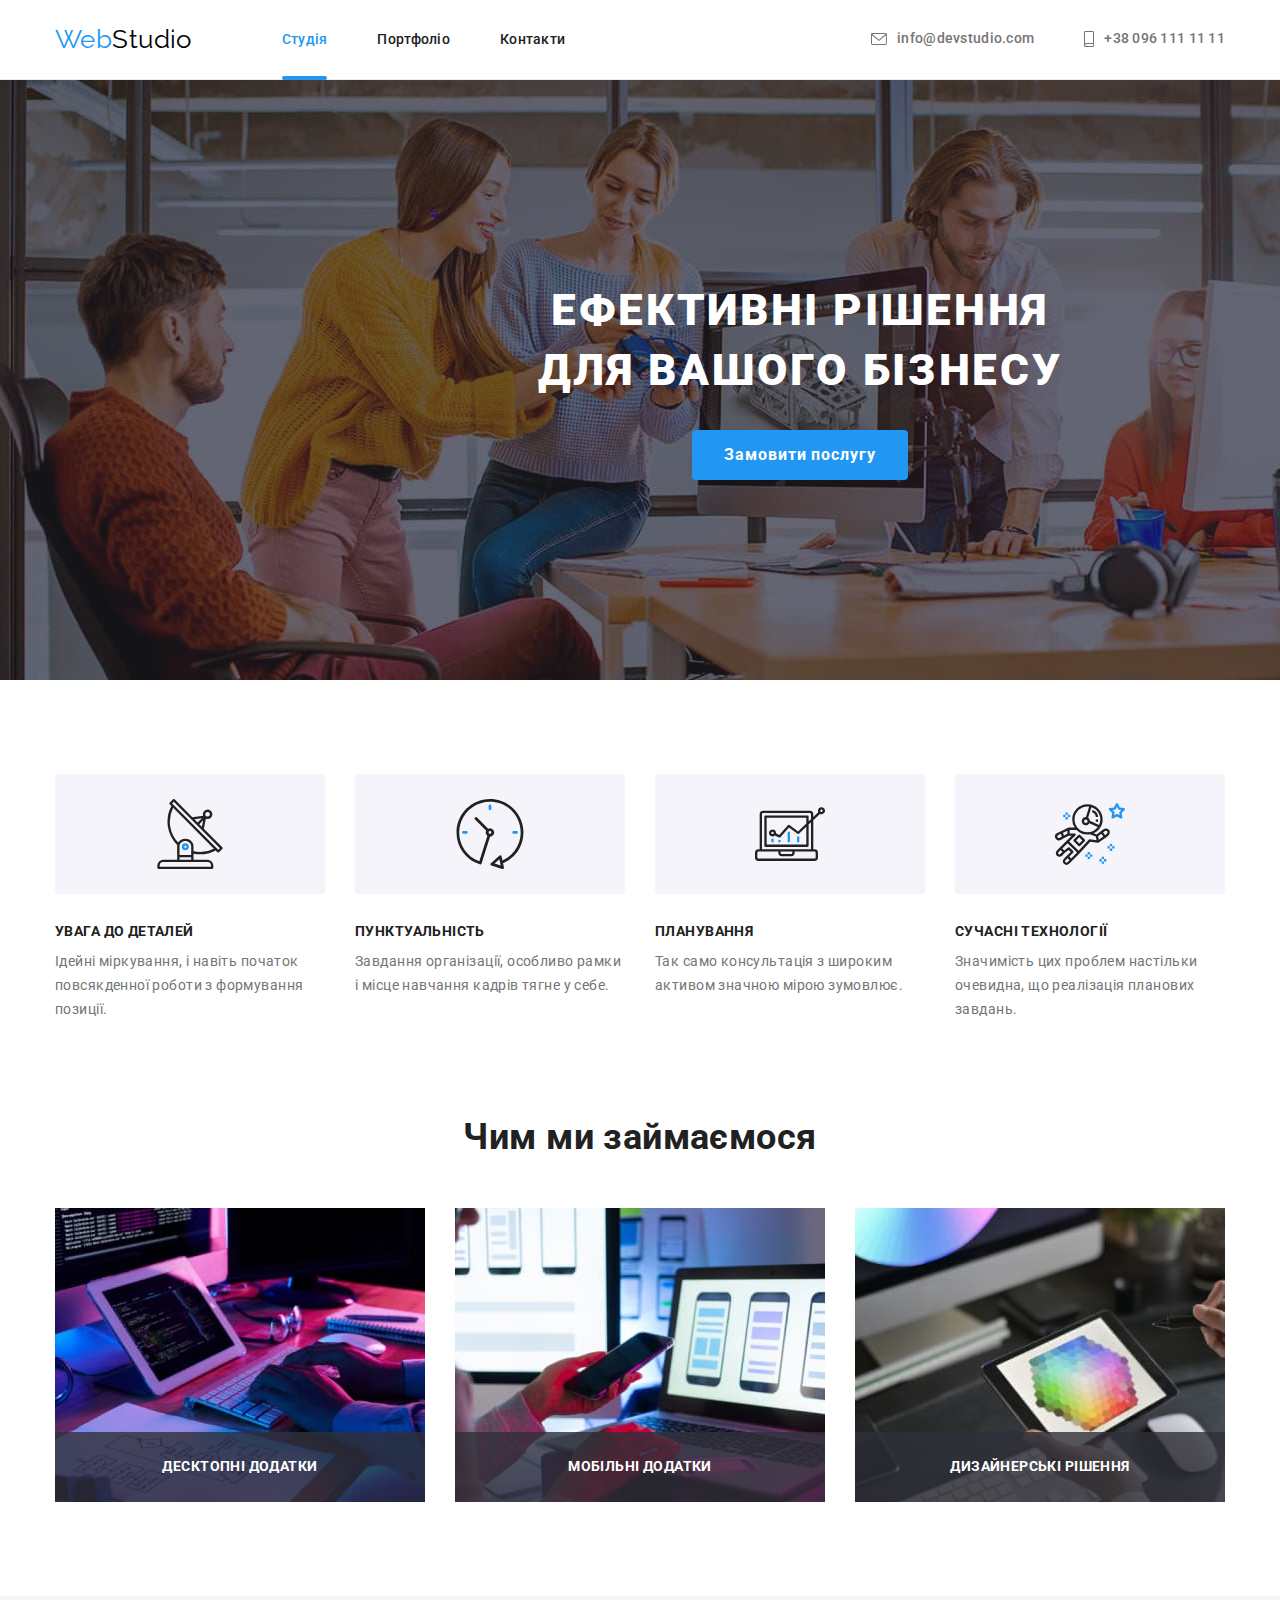
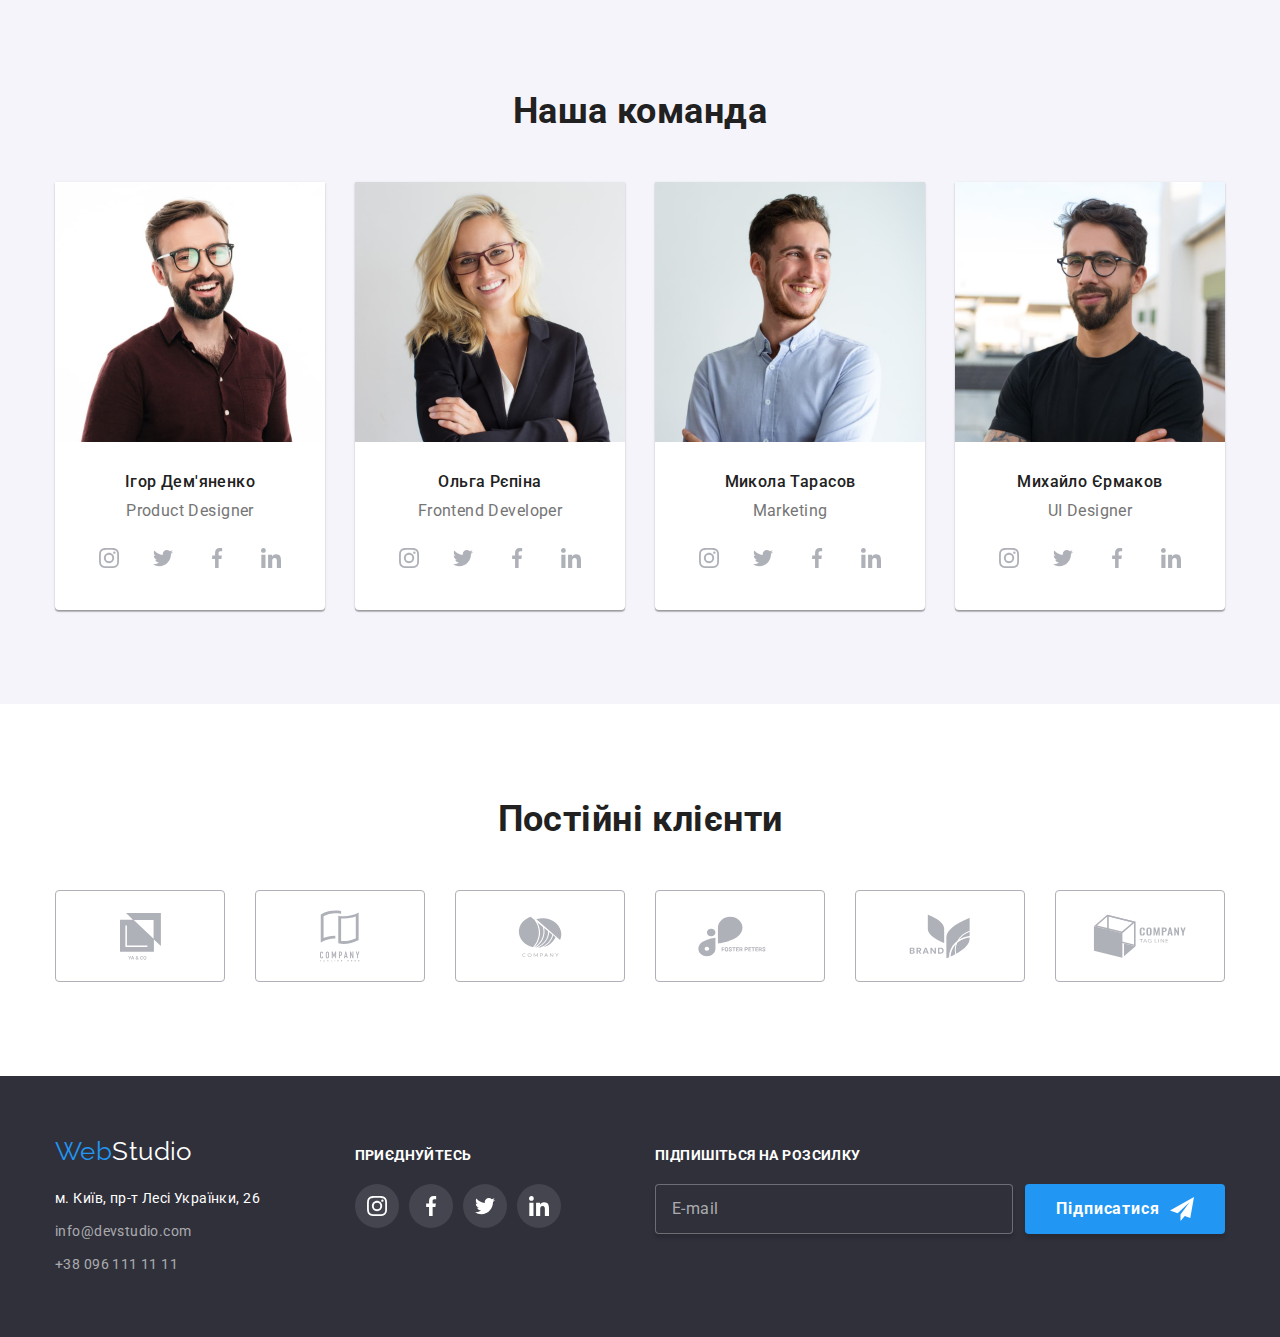
==== commit 99865993: "finisch homework 7" ====
--- a/index.html
+++ b/index.html
@@ -450,7 +450,7 @@
           <p class="footer-form-titel">Підпишіться на розсилку</p>
           <form class="footer-form">
             <input type="email" name="user_email" class="footer-form__input" placeholder="E-mail" />
-            <button type="submit" class="footer-form__submit">
+            <button type="submit" class="footer-form__btn-submit">
               Підписатися
               <svg class="footer-form__icon" width="24" height="24">
                 <use href="./images/icons.svg#icon-send"></use>
@@ -464,59 +464,59 @@
     <!-- Modal Window -->
     <div class="backdrop is-hidden" data-modal>
       <div class="modal">
-        <button type="button" class="modal-close-btn" data-modal-close>
-          <svg class="modal-close-btn-icon" width="18" height="18">
+        <button type="button" class="modal__close-btn" data-modal-close>
+          <svg class="modal__close-btn-icon" width="18" height="18">
             <use href="./images/icons.svg#close-modal"></use>
           </svg>
         </button>
-        <p class="modal-form-text">Залиште свої дані, ми вам передзвонимо</p>
+        <p class="modal__form-text">Залиште свої дані, ми вам передзвонимо</p>
         <form class="modal-form">
-          <label class="modal-form-field">
-            <span class="modal-form-input-desc">Ім'я</span>
-            <span class="modal-form-input-wrapper">
+          <label class="modal-form__field">
+            <span class="modal-form__input-desc">Ім'я</span>
+            <span class="modal-form__input-wrapper">
               <input
                 type="text"
                 name="user_name"
-                class="modal-form-input"
+                class="modal-form__input"
                 required
                 pattern="[a-zA-Zа-яА-А]+"
                 minlength="2"
               />
-              <svg class="modal-form-icon" width="18" height="18">
+              <svg class="modal-form__icon" width="18" height="18">
                 <use href="./images/icons.svg#person"></use>
               </svg>
             </span>
           </label>
-          <label class="modal-form-field">
-            <span class="modal-form-input-desc">Телефон</span>
-            <span class="modal-form-input-wrapper">
+          <label class="modal-form__field">
+            <span class="modal-form__input-desc">Телефон</span>
+            <span class="modal-form__input-wrapper">
               <input
                 type="tel"
                 name="user_phone"
-                class="modal-form-input"
+                class="modal-form__input"
                 required
                 pattern="[0-9]{3}-[0-9]{7}"
                 title="xxx-xxxxxxx"
               />
-              <svg class="modal-form-icon" width="18" height="18">
+              <svg class="modal-form__icon" width="18" height="18">
                 <use href="./images/icons.svg#phone"></use>
               </svg>
             </span>
           </label>
-          <label class="modal-form-field">
-            <span class="modal-form-input-desc">Пошта</span>
-            <span class="modal-form-input-wrapper">
-              <input type="email" name="user_email" class="modal-form-input" />
-              <svg class="modal-form-icon" width="18" height="18">
+          <label class="modal-form__field">
+            <span class="modal-form__input-desc">Пошта</span>
+            <span class="modal-form__input-wrapper">
+              <input type="email" name="user_email" class="modal-form__input" />
+              <svg class="modal-form__icon" width="18" height="18">
                 <use href="./images/icons.svg#email"></use>
               </svg>
             </span>
           </label>
-          <label class="modal-form-field-desc">
-            <span class="modal-form-input-desc">Коментар</span>
+          <label class="modal-form__field-desc">
+            <span class="modal-form__input-desc">Коментар</span>
             <textarea
               name="user_messag"
-              class="modal-form-message"
+              class="modal-form__message"
               placeholder="Введіть текст"
             ></textarea>
           </label>
@@ -524,14 +524,14 @@
             id="user-policy"
             type="checkbox"
             name="user_policy"
-            class="modal-form-check visually-hidden"
+            class="modal-form__check visually-hidden"
           />
-          <label for="user-policy" class="modal-form-check-desc"
-            >Погоджуюся з розсилкою та приймаю&nbsp;<a href="" class="modal-form-check-link"
+          <label for="user-policy" class="modal-form__check-desc"
+            >Погоджуюся з розсилкою та приймаю&nbsp;<a href="" class="modal-form_check-link"
               >Умови договору</a
             >
           </label>
-          <button type="submit" class="modal-form-submit">Відправити</button>
+          <button type="submit" class="modal-form__btn-submit">Відправити</button>
         </form>
       </div>
     </div>
--- a/css/main.min.css
+++ b/css/main.min.css
@@ -1 +1 @@
-:root{--primary-text-color-them-dark: #212121;--primary-text-color-them-gray: #757575;--secondary-text-color: #ffffff;--accent-color: #2196f3;--background-color-them-white: #ffffff;--background-color-them-dark: #2f303a;--background-color-them-grey: #f5f4fa;--background-color-hero: #c4c4c4;--transition-dur-and-funk: 250ms cubic-bezier(0.4, 0, 0.2, 1)}.visually-hidden{position:absolute;width:1px;height:1px;margin:-1px;padding:0;overflow:hidden;border:0;clip:rect(0 0 0 0)}.list{padding:0;margin:0;list-style:none}.link{text-decoration:none}img{display:block;max-width:100%;height:auto}button{cursor:pointer}p,h1,h2,h3,h4,h5{margin:0}body{font-family:"Roboto",sans-serif;font-size:14px;letter-spacing:.03em;color:var(--primary-text-color-them-dark);background-color:var(--background-color-them-white)}.section{padding-top:94px;padding-bottom:94px}.container{width:1200px;margin-left:auto;margin-right:auto;padding-left:15px;padding-right:15px}.section-title{margin-bottom:50px;font-size:36px;line-height:1.17;text-align:center}.backdrop{position:fixed;top:0;left:0;z-index:100;width:100%;height:100%;background-color:rgba(0,0,0,.2);transition:opacity var(--transition-dur-and-funk),visibility var(--transition-dur-and-funk)}.backdrop.is-hidden{opacity:0;visibility:hidden;pointer-events:none}.modal{position:absolute;padding:40px;top:50%;left:50%;transform:translate(-50%, -50%);width:528px;background-color:var(--background-color-them-white);box-shadow:0px 1px 3px rgba(0,0,0,.12),0px 1px 1px rgba(0,0,0,.14),0px 2px 1px rgba(0,0,0,.2);border-radius:4px}.modal-close-btn{position:absolute;top:10px;right:10px;display:flex;justify-content:center;align-items:center;width:30px;height:30px;border-radius:50%;background-color:rgba(0,0,0,0);border:1px solid rgba(0,0,0,.1);padding:0;transition:border-color var(--transition-dur-and-funk)}.modal-close-btn-icon{transition:fill var(--transition-dur-and-funk)}.modal-close-btn:hover,.modal-close-btn:focus{border-color:var(--accent-color)}.modal-close-btn:hover .modal-close-btn-icon,.modal-close-btn:focus .modal-close-btn-icon{fill:var(--accent-color)}.modal-form-text{margin-bottom:12px;font-weight:700;font-size:20px;line-height:1.15;text-align:center}.modal-form{display:flex;flex-direction:column}.modal-form-input{width:100%;height:40px;border:1px solid rgba(33,33,33,.2);border-radius:4px;padding-left:42px;transition:border-color var(--transition-dur-and-funk)}.modal-form-field{margin-bottom:10px}.modal-form-field-desc{margin-bottom:20px}.modal-form-message{display:block;width:100%;height:120px;padding:12px 16px;border:1px solid rgba(33,33,33,.2);border-radius:4px;resize:none;transition:border-color var(--transition-dur-and-funk)}.modal-form-message::placeholder{font-size:12px;line-height:1.17;letter-spacing:.01em;color:rgba(117,117,117,.5)}.modal-form-input-desc{display:block;margin-bottom:4px;font-size:12px;line-height:1.17;letter-spacing:.01em;color:var(--primary-text-color-them-gray)}.modal-form-check-desc{display:flex;align-items:center;justify-content:center;font-size:14px;line-height:1.71;color:var(--primary-text-color-them-gray);margin-bottom:30px}.modal-form-input-wrapper{position:relative;display:block}.modal-form-check-link{color:var(--accent-color)}.modal-form-icon{position:absolute;top:50%;left:12px;transform:translateY(-50%);transition:fill var(--transition-dur-and-funk)}.modal-form-input:focus{outline:none;border-color:var(--accent-color)}.modal-form-input:focus+.modal-form-icon{fill:var(--accent-color)}.modal-form-message:focus{outline:none;border-color:var(--accent-color)}.modal-form-check-desc::before{content:"";width:16px;height:15px;border:2px solid #212121;border-radius:2px;cursor:pointer;margin-right:7px}.modal-form-check:checked+.modal-form-check-desc::before{border:2px solid var(--accent-color);background-color:var(--accent-color);background-image:url(../images/check_icon.svg);background-size:contain;background-repeat:no-repeat;background-position:center}.modal-form-check:focus+.modal-form-check-desc::before{outline:1px solid var(--accent-color)}.modal-form-submit{display:inline-block;border-radius:4px;padding:10px 52px;border:0;background-color:var(--accent-color);font-weight:700;font-size:16px;line-height:1.88;letter-spacing:.06em;color:var(--secondary-text-color);align-self:center;box-shadow:0px 4px 4px rgba(0,0,0,.15);transition:box-shadow var(--transition-dur-and-funk)}.modal-form-submit:hover,.modal-form-submit:focus{box-shadow:0px 4px 4px rgba(0,0,0,.25)}.page-header-flex,.menu-nav,.site-nav,.contacts-link{display:flex;align-items:center;justify-content:space-between}.site-nav__item:not(:last-child){margin-right:50px}.page-header{padding-top:24px;padding-bottom:24px;border-bottom:1px solid #ececec}.logo{display:inline-block;font-family:"Raleway",sans-serif;font-size:26px;line-height:1.19;color:#2196f3}.page-header__logo{margin-right:90px}.logo__part-two_theme_black{color:#000}.site-nav__link{padding-top:33px;padding-bottom:33px;font-weight:500;line-height:1.14;letter-spacing:.02em;color:var(--primary-text-color-them-dark);position:relative;transition:color var(--transition-dur-and-funk)}.site-nav__link:hover,.site-nav__link:focus{color:var(--accent-color)}.contacts-link__item:not(:first-child){margin-left:50px}.contacts-link__link{display:flex;align-items:center;font-weight:500;line-height:1.14;letter-spacing:.02em;color:var(--primary-text-color-them-gray);transition:color var(--transition-dur-and-funk)}.contacts-link__link:hover,.contacts-link__link:focus{color:var(--accent-color)}.contacts-link__icon{margin-right:10px;fill:currentColor}.site-nav__link_current{color:var(--accent-color);position:relative}.site-nav__link_current::after{content:"";display:block;border-radius:2px;width:100%;height:4px;background-color:var(--accent-color);position:absolute;left:0;bottom:0}.hero{background-image:linear-gradient(to right, rgba(47, 48, 58, 0.4), rgba(47, 48, 58, 0.4)),url(../images/background/hero.jpg);background-color:var(--background-color-hero);background-size:cover;background-position:center;text-align:center;padding-top:200px;padding-bottom:200px;width:1600px;height:600px;margin:0 auto}.hero__title{width:600px;margin-left:auto;margin-right:auto;margin-bottom:30px;font-weight:900;font-size:44px;line-height:1.36;letter-spacing:.06em;text-transform:uppercase;color:var(--secondary-text-color)}.hero__button{display:inline-block;border-radius:4px;padding:10px 32px;border:0;background-color:var(--accent-color);font-weight:700;font-size:16px;line-height:1.88;letter-spacing:.06em;color:var(--secondary-text-color);transition:background-color var(--transition-dur-and-funk),color var(--transition-dur-and-funk)}.hero__button:hover,.hero__button:focus{background-color:var(--background-color-them-grey);color:var(--primary-text-color-them-dark)}.advantage-list{display:flex;flex-wrap:wrap;margin:-15px}.advantage-list__item{width:270px;margin:15px}.advantage-list__titel{font-size:14px;margin-bottom:10px;line-height:1.14;text-transform:uppercase}.advantage-list__text{line-height:1.71;color:var(--primary-text-color-them-gray)}.advantage-list__icon{display:flex;justify-content:center;align-items:center;height:120px;background-color:var(--background-color-them-grey);border-radius:4px;margin-bottom:30px}.our-works{padding-top:0}.our-works-list{display:flex;justify-content:space-between}.our-works-list__item{display:flex;flex-wrap:wrap;gap:30px;flex-basis:calc((100% - 60px)/3);position:relative}.our-works-list__text{width:100%;height:70px;padding-top:27px;padding-bottom:27px;font-weight:700;line-height:1.14;text-align:center;text-transform:uppercase;color:var(--secondary-text-color);background-color:rgba(47,48,58,.8);position:absolute;left:0;bottom:0}.our-team{background-color:var(--background-color-them-grey)}.our-team-list{display:flex;flex-wrap:wrap;gap:30px}.our-team-list__item{flex-basis:calc((100% - 90px)/4);background-color:var(--background-color-them-white);box-shadow:0px 1px 3px rgba(0,0,0,.12),0px 1px 1px rgba(0,0,0,.14),0px 2px 1px rgba(0,0,0,.2);border-radius:0px 0px 4px 4px}.our-team-list__card{padding-top:30px;padding-bottom:30px;text-align:center}.our-team-list__titel{margin-bottom:10px;font-weight:500;font-size:16px;line-height:1.19}.our-team-list__text{margin-bottom:16px;font-size:16px;line-height:1.19;color:var(--primary-text-color-them-gray)}.social-list{display:flex;justify-content:center;gap:10px}.social-list__link{display:flex;justify-content:center;align-items:center;width:44px;height:44px;border-radius:50%;background-color:var(--background-color-them-white);transition:background-color var(--transition-dur-and-funk)}.social-list__link:hover,.social-list__link:focus{background-color:var(--accent-color)}.social-list__icon{fill:#afb1b8;transition:fill var(--transition-dur-and-funk)}.social-list__link:hover .social-list__icon,.social-list__link:focus .social-list__icon{fill:var(--secondary-text-color)}.client-list{display:flex}.client-list__item:not(:last-child){margin-right:30px}.client-list__link{display:flex;justify-content:center;align-items:center;width:170px;height:92px;border:1px solid #afb1b8;border-radius:4px;cursor:pointer;transition:border var(--transition-dur-and-funk)}.client-list__link:hover,.client-list__link:focus{border:1px solid var(--accent-color)}.client-list__icon{fill:#afb1b8;transition:fill var(--transition-dur-and-funk)}.client-list__link:hover .client-list__icon,.client-list__link:focus .client-list__icon{fill:var(--accent-color)}.button-lists{display:flex;justify-content:center;margin-bottom:50px}.button-list+.button-list{margin-left:8px}.portfolio-lists{display:flex;flex-wrap:wrap;gap:30px}.portfolio-list{flex-basis:calc((100% - 60px)/3)}.portfolio-button{display:inline-block;padding:6px 22px;border:0;border-radius:4px;background-color:var(--background-color-them-grey);font-weight:500;font-size:16px;line-height:1.63;text-align:center;letter-spacing:.03em;color:var(--primary-text-color-them-dark);transition:background-color var(--transition-dur-and-funk),color var(--transition-dur-and-funk),box-shadow var(--transition-dur-and-funk)}.portfolio-button:hover,.portfolio-button:focus{background-color:#2196f3;color:var(--secondary-text-color);box-shadow:0px 3px 1px rgba(0,0,0,.1),0px 1px 2px rgba(0,0,0,.08),0px 2px 2px rgba(0,0,0,.12)}.button-lists .portfolio-button.current{background-color:#2196f3;color:var(--secondary-text-color)}.portfolio-card{border:1px solid #ececec;border-top:0;padding-top:20px;padding-bottom:20px;padding-left:24px}.portfolio-titel{margin-bottom:4px;font-size:18px;line-height:2;letter-spacing:.06em;color:var(--primary-text-color-them-dark)}.portfolio-text{font-size:16px;line-height:1.88;color:var(--primary-text-color-them-gray)}.portfolio-link{display:block;transition:box-shadow var(--transition-dur-and-funk)}.portfolio-link:hover,.portfolio-link:focus{box-shadow:0px 1px 1px rgba(0,0,0,.12),0px 4px 4px rgba(0,0,0,.06),1px 4px 6px rgba(0,0,0,.16)}.portfolio-card-foto{position:relative;overflow:hidden}.portfolio-card-overlay{position:absolute;top:0;left:0;width:100%;height:100%;background-color:rgba(33,150,243,.9);font-size:18px;line-height:1.56;color:var(--secondary-text-color);padding:62px 24px;overflow-y:auto;transform:translateY(100%);transition:transform 250ms}.portfolio-link:hover .portfolio-card-overlay,.portfolio-link:focus .portfolio-card-overlay{transform:translateY(0)}.footer-blocks{display:flex;align-items:baseline;justify-content:space-between}.footer{padding-top:60px;padding-bottom:60px;background-color:var(--background-color-them-dark)}.footer_logo{display:block;margin-bottom:20px}.logo__part-two_theme_white{color:#fff}.contacts-list__item{margin-bottom:9px}.contacts-list__item:last-child{margin-bottom:0}.contacts-list__link{font-style:normal;line-height:1.71;color:rgba(255,255,255,.6);transition:color var(--transition-dur-and-funk)}.contacts-list__link:hover,.contacts-list__link:focus{color:var(--accent-color)}.contacts-list__link_theme_white{font-style:normal;font-weight:400;line-height:1.71;letter-spacing:.03em;color:var(--secondary-text-color);transition:color var(--transition-dur-and-funk)}.footer-social-links-titel{margin-bottom:20px;font-size:14px;line-height:1.14;text-transform:uppercase;color:var(--secondary-text-color)}.footer-social-list{display:flex;justify-content:center;gap:10px}.footer-social-list__link{display:flex;justify-content:center;align-items:center;width:44px;height:44px;border-radius:50%;background-color:rgba(255,255,255,.1);transition:background-color var(--transition-dur-and-funk)}.footer-social-list__link:hover,.footer-social-list__link:focus{background-color:var(--accent-color)}.footer-social-list__icon{fill:var(--secondary-text-color)}.footer-form-titel{font-weight:700;line-height:1.14;text-transform:uppercase;color:var(--secondary-text-color);margin-bottom:20px}.footer-form{display:flex}.footer-form__input{color:var(--secondary-text-color);width:358px;height:50px;background-color:var(--background-color-them-dark);border:1px solid rgba(255,255,255,.3);border-radius:4px;padding-left:16px;box-shadow:0px 4px 4px rgba(0,0,0,.15);transition:border-color var(--transition-dur-and-funk)}.footer-form__input::placeholder{font-size:16px;line-height:1.25;letter-spacing:.03em;color:rgba(255,255,255,.6)}.footer-form__submit{display:flex;justify-content:center;align-items:center;margin-left:12px;width:200px;height:50px;border-radius:4px;border:0;background-color:var(--accent-color);font-weight:700;font-size:16px;line-height:1.88;letter-spacing:.06em;color:var(--secondary-text-color);align-self:center;box-shadow:0px 4px 4px rgba(0,0,0,.15);transition:box-shadow var(--transition-dur-and-funk)}.footer-form__submit:hover,.footer-form__submit:focus{box-shadow:0px 4px 4px rgba(0,0,0,.25)}.footer-form__icon{margin-left:10px}/*# sourceMappingURL=main.min.css.map */+:root{--primary-text-color-them-dark: #212121;--primary-text-color-them-gray: #757575;--secondary-text-color: #ffffff;--accent-color: #2196f3;--background-color-them-white: #ffffff;--background-color-them-dark: #2f303a;--background-color-them-grey: #f5f4fa;--background-color-hero: #c4c4c4;--transition-dur-and-funk: 250ms cubic-bezier(0.4, 0, 0.2, 1)}.visually-hidden{position:absolute;width:1px;height:1px;margin:-1px;padding:0;overflow:hidden;border:0;clip:rect(0 0 0 0)}.footer-form__btn-submit,.footer-social-list__link,.client-list__link,.social-list__link,.advantage-list__icon,.modal-form__check-desc,.modal__close-btn{display:flex;align-items:center;justify-content:center}.list{padding:0;margin:0;list-style:none}.link{text-decoration:none}img{display:block;max-width:100%;height:auto}button{cursor:pointer}p,h1,h2,h3,h4,h5{margin:0}body{font-family:"Roboto",sans-serif;font-size:14px;letter-spacing:.03em;color:var(--primary-text-color-them-dark);background-color:var(--background-color-them-white)}.section{padding-top:94px;padding-bottom:94px}.container{width:1200px;margin-left:auto;margin-right:auto;padding-left:15px;padding-right:15px}.section-title{margin-bottom:50px;font-size:36px;line-height:1.17;text-align:center}.backdrop{position:fixed;top:0;left:0;z-index:100;width:100%;height:100%;background-color:rgba(0,0,0,.2);transition:opacity var(--transition-dur-and-funk),visibility var(--transition-dur-and-funk)}.backdrop.is-hidden{opacity:0;visibility:hidden;pointer-events:none}.modal{position:absolute;padding:40px;top:50%;left:50%;transform:translate(-50%, -50%);width:528px;background-color:var(--background-color-them-white);box-shadow:0px 1px 3px rgba(0,0,0,.12),0px 1px 1px rgba(0,0,0,.14),0px 2px 1px rgba(0,0,0,.2);border-radius:4px}.modal__close-btn{position:absolute;top:10px;right:10px;width:30px;height:30px;border-radius:50%;background-color:rgba(0,0,0,0);border:1px solid rgba(0,0,0,.1);padding:0;transition:border-color var(--transition-dur-and-funk)}.modal__close-btn:hover,.modal__close-btn:focus{border-color:var(--accent-color)}.modal__close-btn-icon{transition:fill var(--transition-dur-and-funk)}.modal__close-btn:hover .modal__close-btn-icon,.modal__close-btn:focus .modal__close-btn-icon{fill:var(--accent-color)}.modal__form-text{margin-bottom:12px;font-size:20px;font-weight:700;line-height:1.15;text-align:center}.modal-form{display:flex;flex-direction:column}.modal-form__input{width:100%;height:40px;border:1px solid rgba(33,33,33,.2);border-radius:4px;padding-left:42px;transition:border-color var(--transition-dur-and-funk)}.modal-form__input:focus{outline:none;border-color:var(--accent-color)}.modal-form__field{margin-bottom:10px}.modal-form__field-desc{margin-bottom:20px}.modal-form__message{display:block;width:100%;height:120px;padding:12px 16px;border:1px solid rgba(33,33,33,.2);border-radius:4px;resize:none;transition:border-color var(--transition-dur-and-funk)}.modal-form__message:focus{outline:none;border-color:var(--accent-color)}.modal-form__message::placeholder{font-size:12px;line-height:1.17;letter-spacing:.01em;color:rgba(117,117,117,.5)}.modal-form__input-desc{display:block;margin-bottom:4px;font-size:12px;font-weight:400;line-height:1.1666666667;letter-spacing:.01em;color:var(--primary-text-color-them-gray)}.modal-form__check-desc{font-size:14px;line-height:1.71;color:var(--primary-text-color-them-gray);margin-bottom:30px}.modal-form__check-desc::before{content:"";width:16px;height:15px;border:2px solid #212121;border-radius:2px;cursor:pointer;margin-right:7px}.modal-form__input-wrapper{position:relative;display:block}.modal-form__check-link{color:var(--accent-color)}.modal-form__icon{position:absolute;top:50%;left:12px;transform:translateY(-50%);transition:fill var(--transition-dur-and-funk)}.modal-form__input:focus+.modal-form__icon{fill:var(--accent-color)}.modal-form__check:checked+.modal-form__check-desc::before{border:2px solid var(--accent-color);background-color:var(--accent-color);background-image:url(../images/check_icon.svg);background-size:contain;background-repeat:no-repeat;background-position:center}.modal-form__check:focus+.modal-form__check-desc::before{outline:1px solid var(--accent-color)}.modal-form__btn-submit{display:inline-block;border-radius:4px;padding:10px 52px;border:0;background-color:var(--accent-color);font-size:16px;font-weight:700;line-height:1.875;letter-spacing:.06em;color:var(--secondary-text-color);align-self:center;box-shadow:0px 4px 4px rgba(0,0,0,.15);transition:box-shadow var(--transition-dur-and-funk)}.modal-form__btn-submit:hover,.modal-form__btn-submit:focus{box-shadow:0px 4px 4px rgba(0,0,0,.25)}.modal-form_check-link{color:var(--accent-color)}.page-header-flex,.menu-nav,.site-nav,.contacts-link{display:flex;align-items:center;justify-content:space-between}.site-nav__item:not(:last-child){margin-right:50px}.page-header{padding-top:24px;padding-bottom:24px;border-bottom:1px solid #ececec}.logo{display:inline-block;font-family:"Raleway",sans-serif;font-size:26px;line-height:1.19;color:#2196f3}.page-header__logo{margin-right:90px}.logo__part-two_theme_black{color:#000}.site-nav__link{padding-top:33px;padding-bottom:33px;font-weight:500;line-height:1.14;letter-spacing:.02em;color:var(--primary-text-color-them-dark);position:relative;transition:color var(--transition-dur-and-funk)}.site-nav__link:hover,.site-nav__link:focus{color:var(--accent-color)}.contacts-link__item:not(:first-child){margin-left:50px}.contacts-link__link{display:flex;align-items:center;font-weight:500;line-height:1.14;letter-spacing:.02em;color:var(--primary-text-color-them-gray);transition:color var(--transition-dur-and-funk)}.contacts-link__link:hover,.contacts-link__link:focus{color:var(--accent-color)}.contacts-link__icon{margin-right:10px;fill:currentColor}.site-nav__link_current{color:var(--accent-color);position:relative}.site-nav__link_current::after{content:"";display:block;border-radius:2px;width:100%;height:4px;background-color:var(--accent-color);position:absolute;left:0;bottom:0}.hero{background-image:linear-gradient(to right, rgba(47, 48, 58, 0.4), rgba(47, 48, 58, 0.4)),url(../images/background/hero.jpg);background-color:var(--background-color-hero);background-size:cover;background-position:center;text-align:center;padding-top:200px;padding-bottom:200px;width:1600px;height:600px;margin:0 auto}.hero__title{width:600px;margin-left:auto;margin-right:auto;margin-bottom:30px;font-size:44px;font-weight:900;line-height:1.3636363636;letter-spacing:.06em;text-transform:uppercase;color:var(--secondary-text-color)}.hero__button{display:inline-block;border-radius:4px;padding:10px 32px;border:0;background-color:var(--accent-color);font-size:16px;font-weight:700;line-height:1.875;letter-spacing:.06em;color:var(--secondary-text-color);transition:background-color var(--transition-dur-and-funk),color var(--transition-dur-and-funk)}.hero__button:hover,.hero__button:focus{background-color:var(--background-color-them-grey);color:var(--primary-text-color-them-dark)}.advantage-list{display:flex;flex-wrap:wrap;margin:-15px}.advantage-list__item{width:270px;margin:15px}.advantage-list__titel{font-size:14px;margin-bottom:10px;line-height:1.14;text-transform:uppercase}.advantage-list__text{line-height:1.71;color:var(--primary-text-color-them-gray)}.advantage-list__icon{height:120px;background-color:var(--background-color-them-grey);border-radius:4px;margin-bottom:30px}.our-works{padding-top:0}.our-works-list{display:flex;justify-content:space-between}.our-works-list__item{display:flex;flex-wrap:wrap;gap:30px;flex-basis:calc((100% - 60px)/3);position:relative}.our-works-list__text{width:100%;height:70px;padding-top:27px;padding-bottom:27px;font-weight:700;line-height:1.14;text-align:center;text-transform:uppercase;color:var(--secondary-text-color);background-color:rgba(47,48,58,.8);position:absolute;left:0;bottom:0}.our-team{background-color:var(--background-color-them-grey)}.our-team-list{display:flex;flex-wrap:wrap;gap:30px}.our-team-list__item{flex-basis:calc((100% - 90px)/4);background-color:var(--background-color-them-white);box-shadow:0px 1px 3px rgba(0,0,0,.12),0px 1px 1px rgba(0,0,0,.14),0px 2px 1px rgba(0,0,0,.2);border-radius:0px 0px 4px 4px}.our-team-list__card{padding-top:30px;padding-bottom:30px;text-align:center}.our-team-list__titel{margin-bottom:10px;font-size:16px;font-weight:500;line-height:1.1875}.our-team-list__text{margin-bottom:16px;font-size:16px;line-height:1.19;color:var(--primary-text-color-them-gray)}.social-list{display:flex;justify-content:center;gap:10px}.social-list__link{width:44px;height:44px;border-radius:50%;background-color:var(--background-color-them-white);transition:background-color var(--transition-dur-and-funk)}.social-list__link:hover,.social-list__link:focus{background-color:var(--accent-color)}.social-list__icon{fill:#afb1b8;transition:fill var(--transition-dur-and-funk)}.social-list__link:hover .social-list__icon,.social-list__link:focus .social-list__icon{fill:var(--secondary-text-color)}.client-list{display:flex}.client-list__item:not(:last-child){margin-right:30px}.client-list__link{width:170px;height:92px;border:1px solid #afb1b8;border-radius:4px;cursor:pointer;transition:border var(--transition-dur-and-funk)}.client-list__link:hover,.client-list__link:focus{border:1px solid var(--accent-color)}.client-list__icon{fill:#afb1b8;transition:fill var(--transition-dur-and-funk)}.client-list__link:hover .client-list__icon,.client-list__link:focus .client-list__icon{fill:var(--accent-color)}.portfolio-button-list{display:flex;justify-content:center;margin-bottom:50px}.portfolio-button-list__item:not(:first-child){margin-left:8px}.portfolio-button-list__button{display:inline-block;padding:6px 22px;border:0;border-radius:4px;background-color:var(--background-color-them-grey);font-size:16px;font-weight:500;line-height:1.625;text-align:center;letter-spacing:.03em;color:var(--primary-text-color-them-dark);transition:background-color var(--transition-dur-and-funk),color var(--transition-dur-and-funk),box-shadow var(--transition-dur-and-funk)}.portfolio-button-list__button:hover,.portfolio-button-list__button:focus{background-color:#2196f3;color:var(--secondary-text-color);box-shadow:0px 3px 1px rgba(0,0,0,.1),0px 1px 2px rgba(0,0,0,.08),0px 2px 2px rgba(0,0,0,.12)}.portfolio-button-list__button_current{background-color:#2196f3;color:var(--secondary-text-color)}.portfolio-list{display:flex;flex-wrap:wrap;gap:30px}.portfolio-list__item{flex-basis:calc((100% - 60px)/3)}.product__card{border:1px solid #ececec;border-top:0;padding-top:20px;padding-bottom:20px;padding-left:24px}.product__titel{margin-bottom:4px;font-size:18px;line-height:2;letter-spacing:.06em;color:var(--primary-text-color-them-dark)}.product__text{font-size:16px;line-height:1.88;color:var(--primary-text-color-them-gray)}.product{display:block;transition:box-shadow var(--transition-dur-and-funk)}.product:hover,.product:focus{box-shadow:0px 1px 1px rgba(0,0,0,.12),0px 4px 4px rgba(0,0,0,.06),1px 4px 6px rgba(0,0,0,.16)}.product__foto{position:relative;overflow:hidden}.product__overlay{position:absolute;top:0;left:0;width:100%;height:100%;background-color:rgba(33,150,243,.9);font-size:18px;line-height:1.56;color:var(--secondary-text-color);padding:62px 24px;overflow-y:auto;transform:translateY(100%);transition:transform 250ms}.product:hover .product__overlay,.product:focus .product__overlay{transform:translateY(0)}.footer-blocks{display:flex;align-items:baseline;justify-content:space-between}.footer{padding-top:60px;padding-bottom:60px;background-color:var(--background-color-them-dark)}.footer_logo{display:block;margin-bottom:20px}.logo__part-two_theme_white{color:#fff}.contacts-list__item{margin-bottom:9px}.contacts-list__item:last-child{margin-bottom:0}.contacts-list__link{font-style:normal;line-height:1.71;color:rgba(255,255,255,.6);transition:color var(--transition-dur-and-funk)}.contacts-list__link:hover,.contacts-list__link:focus{color:var(--accent-color)}.contacts-list__link_theme_white{font-style:normal;font-weight:400;line-height:1.71;letter-spacing:.03em;color:var(--secondary-text-color);transition:color var(--transition-dur-and-funk)}.footer-social-links-titel{margin-bottom:20px;font-size:14px;line-height:1.14;text-transform:uppercase;color:var(--secondary-text-color)}.footer-social-list{display:flex;justify-content:center;gap:10px}.footer-social-list__link{width:44px;height:44px;border-radius:50%;background-color:rgba(255,255,255,.1);transition:background-color var(--transition-dur-and-funk)}.footer-social-list__link:hover,.footer-social-list__link:focus{background-color:var(--accent-color)}.footer-social-list__icon{fill:var(--secondary-text-color)}.footer-form-titel{font-weight:700;line-height:1.14;text-transform:uppercase;color:var(--secondary-text-color);margin-bottom:20px}.footer-form{display:flex}.footer-form__input{color:var(--secondary-text-color);width:358px;height:50px;background-color:var(--background-color-them-dark);border:1px solid rgba(255,255,255,.3);border-radius:4px;padding-left:16px;box-shadow:0px 4px 4px rgba(0,0,0,.15);transition:border-color var(--transition-dur-and-funk)}.footer-form__input::placeholder{font-size:16px;line-height:1.25;letter-spacing:.03em;color:rgba(255,255,255,.6)}.footer-form__btn-submit{margin-left:12px;width:200px;height:50px;border-radius:4px;border:0;background-color:var(--accent-color);font-size:16px;font-weight:700;line-height:1.875;letter-spacing:.06em;color:var(--secondary-text-color);align-self:center;box-shadow:0px 4px 4px rgba(0,0,0,.15);transition:box-shadow var(--transition-dur-and-funk)}.footer-form__btn-submit:hover,.footer-form__btn-submit:focus{box-shadow:0px 4px 4px rgba(0,0,0,.25)}.footer-form__icon{margin-left:10px}/*# sourceMappingURL=main.min.css.map */